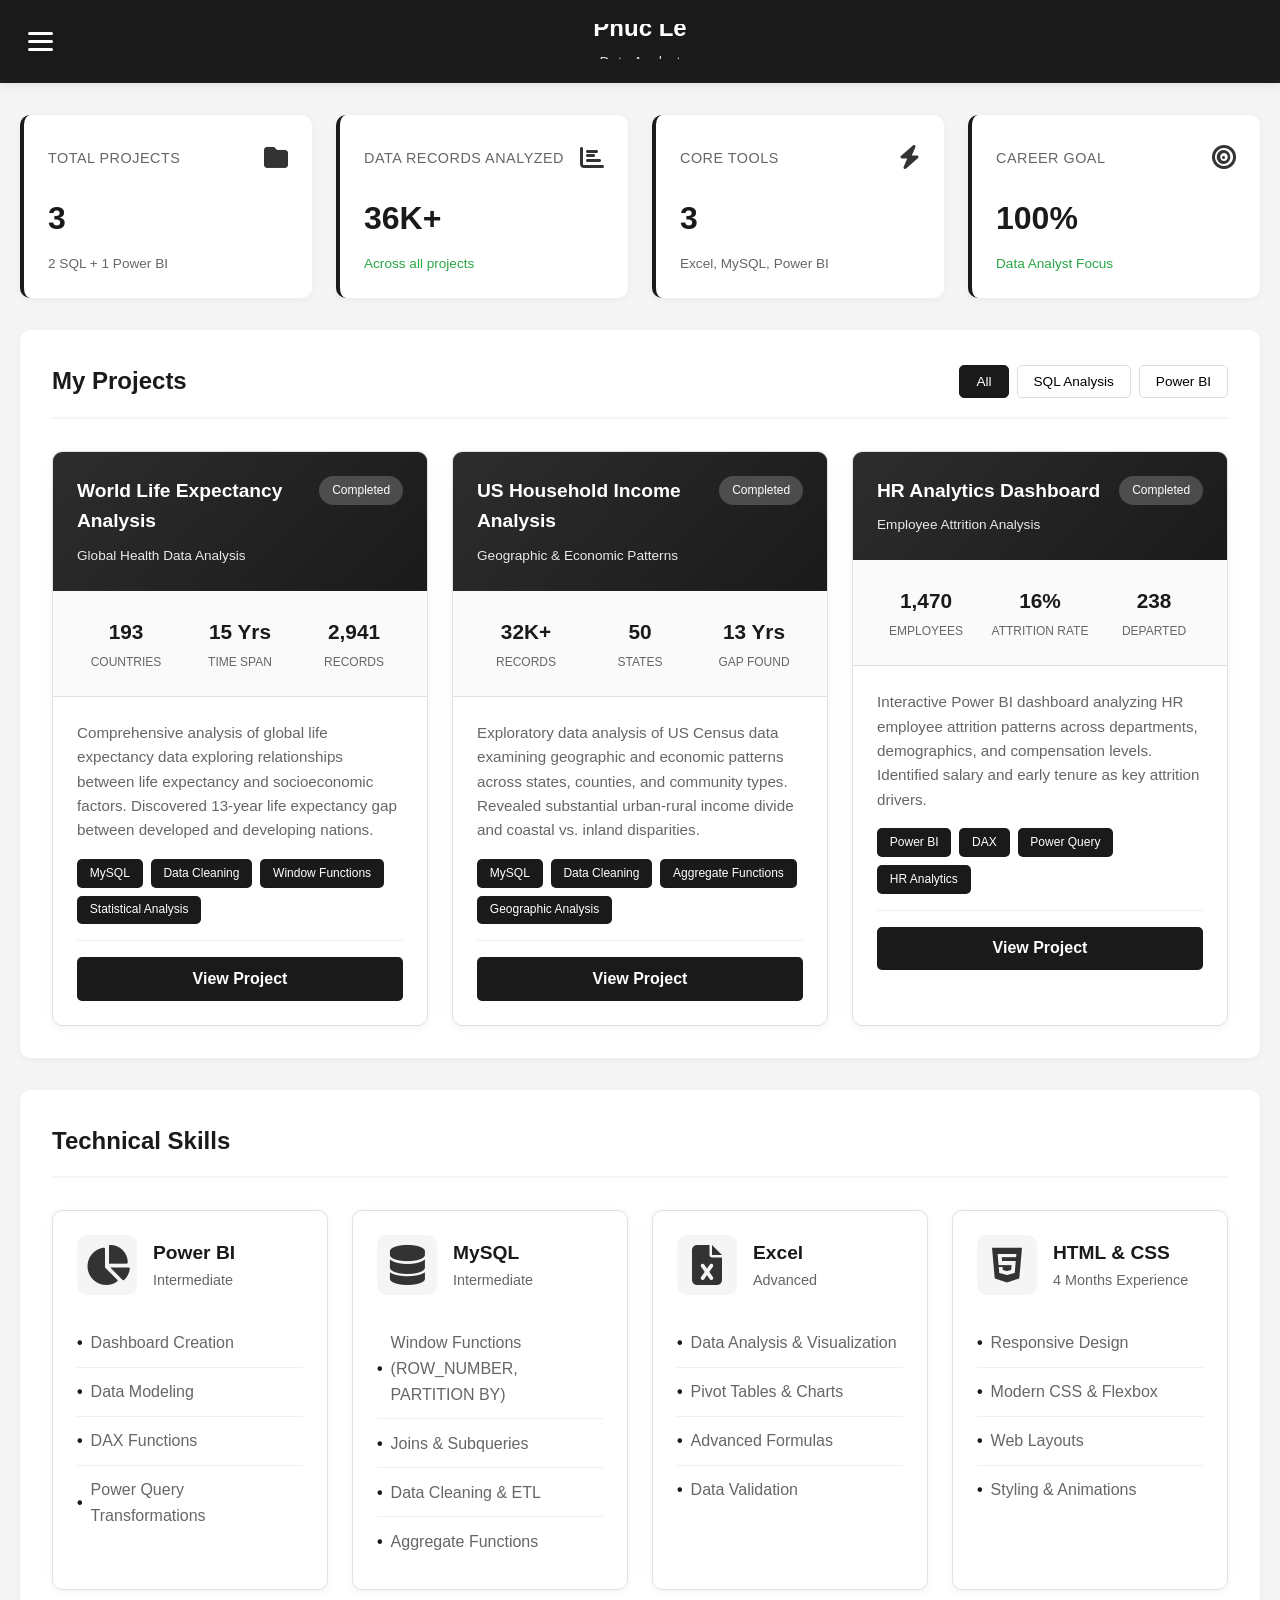
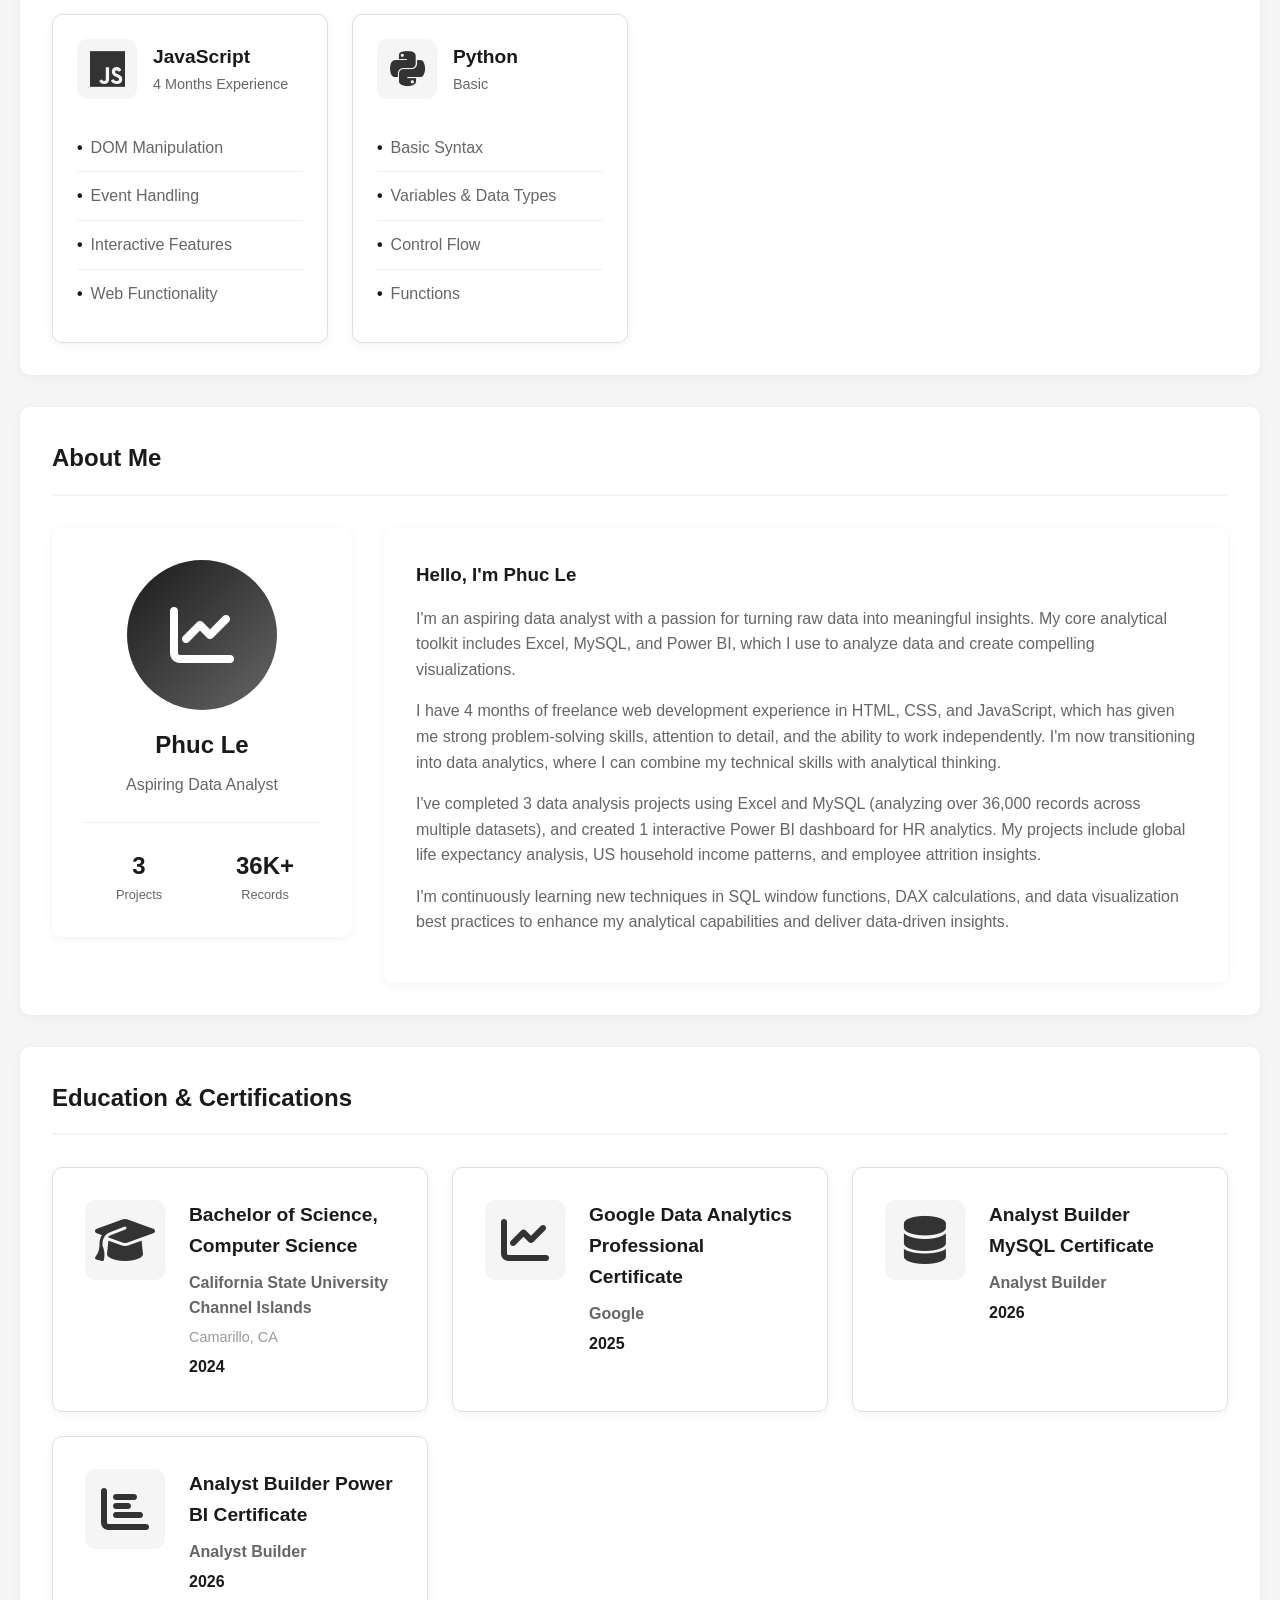
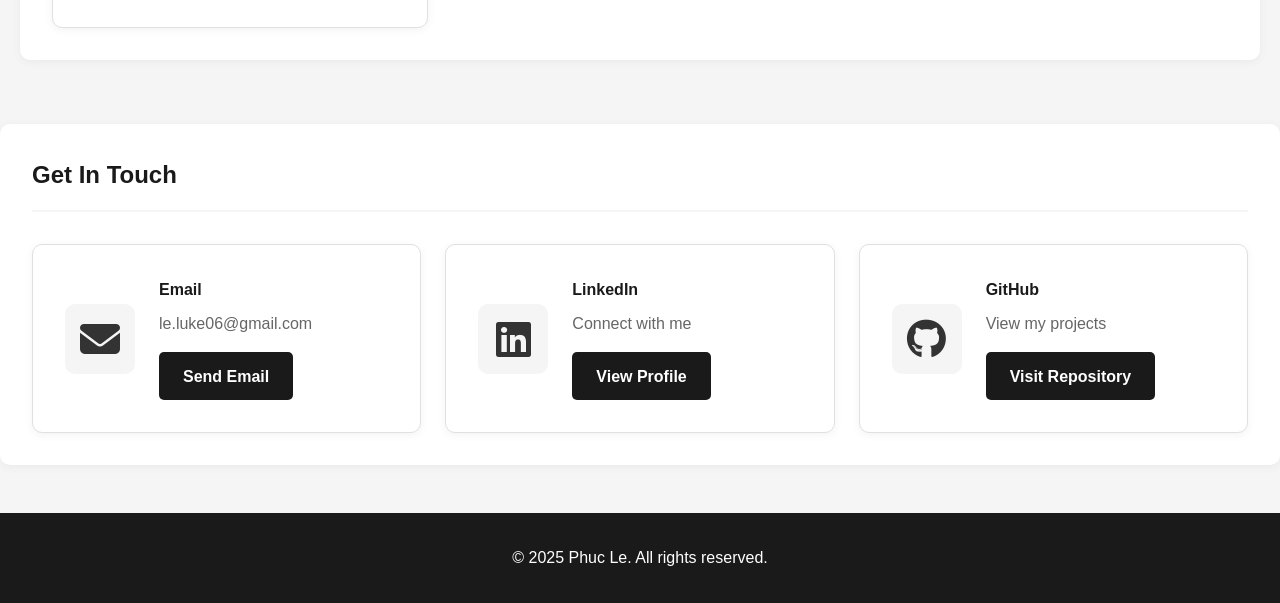
==== index.html @ 44db1e0f "Fix mobile overflow and email display" ====
<!DOCTYPE html>
<html lang="en">
<head>
    <meta charset="UTF-8">
    <meta name="viewport" content="width=device-width, initial-scale=1.0">
    <title>Phuc Le - Data Analyst Portfolio</title>
    <link rel="stylesheet" href="https://cdnjs.cloudflare.com/ajax/libs/font-awesome/6.4.0/css/all.min.css">
    <link rel="stylesheet" href="styles.css">
</head>
<body>
    <!-- Dashboard Header -->
    <header>
        <div class="container">
            <div class="header-content">
                <!-- Hamburger Menu (Always Visible) -->
                <button class="hamburger-menu" id="hamburgerMenu">
                    <span></span>
                    <span></span>
                    <span></span>
                </button>

                <!-- Centered Logo -->
                <a href="#overview" class="logo-center">
                    <div class="logo-name">Phuc Le</div>
                    <div class="logo-role">Data Analyst</div>
                </a>

                <!-- Spacer for balance -->
                <div class="header-spacer"></div>
            </div>
        </div>

        <!-- Slide-out Navigation Menu -->
        <nav class="slide-menu" id="slideMenu">
            <div class="slide-menu-header">
                <h3>Navigation</h3>
                <button class="menu-close" id="menuClose">&times;</button>
            </div>
            <ul class="slide-menu-links">
                <li><a href="#overview"><i class="fas fa-chart-line"></i> Overview</a></li>
                <li><a href="#projects"><i class="fas fa-briefcase"></i> Projects</a></li>
                <li><a href="#skills"><i class="fas fa-tools"></i> Skills</a></li>
                <li><a href="#about"><i class="fas fa-user"></i> About</a></li>
                <li><a href="#education"><i class="fas fa-graduation-cap"></i> Education</a></li>
                <li><a href="#contact"><i class="fas fa-envelope"></i> Contact</a></li>
            </ul>
        </nav>

        <!-- Overlay -->
        <div class="menu-overlay" id="menuOverlay"></div>
    </header>

    <div class="container">
        <!-- Main Dashboard Content -->
        <main class="main-content">
            <!-- KPI Overview Section -->
                <section id="overview">
                    <div class="kpi-section">
                        <div class="kpi-card">
                            <div class="kpi-header">
                                <span class="kpi-title">Total Projects</span>
                                <span class="kpi-icon"><i class="fas fa-folder"></i></span>
                            </div>
                            <div class="kpi-value">3</div>
                            <div class="kpi-change">2 SQL + 1 Power BI</div>
                        </div>

                        <div class="kpi-card">
                            <div class="kpi-header">
                                <span class="kpi-title">Data Records Analyzed</span>
                                <span class="kpi-icon"><i class="fas fa-chart-bar"></i></span>
                            </div>
                            <div class="kpi-value">36K+</div>
                            <div class="kpi-change positive">Across all projects</div>
                        </div>

                        <div class="kpi-card">
                            <div class="kpi-header">
                                <span class="kpi-title">Core Tools</span>
                                <span class="kpi-icon"><i class="fas fa-bolt"></i></span>
                            </div>
                            <div class="kpi-value">3</div>
                            <div class="kpi-change">Excel, MySQL, Power BI</div>
                        </div>

                        <div class="kpi-card">
                            <div class="kpi-header">
                                <span class="kpi-title">Career Goal</span>
                                <span class="kpi-icon"><i class="fas fa-bullseye"></i></span>
                            </div>
                            <div class="kpi-value">100%</div>
                            <div class="kpi-change positive">Data Analyst Focus</div>
                        </div>
                    </div>
                </section>

                <!-- Projects Dashboard Section -->
                <section id="projects" class="dashboard-section">
                    <div class="section-header">
                        <h2 class="section-title">My Projects</h2>
                        <div class="filter-buttons">
                            <button class="filter-btn active" data-filter="all">All</button>
                            <button class="filter-btn" data-filter="sql">SQL Analysis</button>
                            <button class="filter-btn" data-filter="powerbi">Power BI</button>
                        </div>
                    </div>

                    <div class="projects-grid">
                        <!-- World Life Expectancy Project -->
                        <div class="project-widget" data-category="sql">
                            <div class="project-header">
                                <div>
                                    <h3>World Life Expectancy Analysis</h3>
                                    <p class="project-subtitle">Global Health Data Analysis</p>
                                </div>
                                <span class="project-status">Completed</span>
                            </div>
                            <div class="project-metrics">
                                <div class="metrics-row">
                                    <div class="metric">
                                        <div class="metric-value">193</div>
                                        <div class="metric-label">Countries</div>
                                    </div>
                                    <div class="metric">
                                        <div class="metric-value">15 Yrs</div>
                                        <div class="metric-label">Time Span</div>
                                    </div>
                                    <div class="metric">
                                        <div class="metric-value">2,941</div>
                                        <div class="metric-label">Records</div>
                                    </div>
                                </div>
                            </div>
                            <div class="project-body">
                                <p class="project-description">Comprehensive analysis of global life expectancy data exploring relationships between life expectancy and socioeconomic factors. Discovered 13-year life expectancy gap between developed and developing nations.</p>
                                <div class="tech-stack">
                                    <span class="tech-badge">MySQL</span>
                                    <span class="tech-badge">Data Cleaning</span>
                                    <span class="tech-badge">Window Functions</span>
                                    <span class="tech-badge">Statistical Analysis</span>
                                </div>
                                <div class="project-actions">
                                    <button class="view-details-btn primary-btn" data-project="world-life-expectancy">View Project</button>
                                </div>
                            </div>
                        </div>

                        <!-- US Household Income Analysis -->
                        <div class="project-widget" data-category="sql">
                            <div class="project-header">
                                <div>
                                    <h3>US Household Income Analysis</h3>
                                    <p class="project-subtitle">Geographic & Economic Patterns</p>
                                </div>
                                <span class="project-status">Completed</span>
                            </div>
                            <div class="project-metrics">
                                <div class="metrics-row">
                                    <div class="metric">
                                        <div class="metric-value">32K+</div>
                                        <div class="metric-label">Records</div>
                                    </div>
                                    <div class="metric">
                                        <div class="metric-value">50</div>
                                        <div class="metric-label">States</div>
                                    </div>
                                    <div class="metric">
                                        <div class="metric-value">13 Yrs</div>
                                        <div class="metric-label">Gap Found</div>
                                    </div>
                                </div>
                            </div>
                            <div class="project-body">
                                <p class="project-description">Exploratory data analysis of US Census data examining geographic and economic patterns across states, counties, and community types. Revealed substantial urban-rural income divide and coastal vs. inland disparities.</p>
                                <div class="tech-stack">
                                    <span class="tech-badge">MySQL</span>
                                    <span class="tech-badge">Data Cleaning</span>
                                    <span class="tech-badge">Aggregate Functions</span>
                                    <span class="tech-badge">Geographic Analysis</span>
                                </div>
                                <div class="project-actions">
                                    <button class="view-details-btn primary-btn" data-project="us-household-income">View Project</button>
                                </div>
                            </div>
                        </div>

                        <!-- HR Analytics Dashboard -->
                        <div class="project-widget" data-category="powerbi">
                            <div class="project-header">
                                <div>
                                    <h3>HR Analytics Dashboard</h3>
                                    <p class="project-subtitle">Employee Attrition Analysis</p>
                                </div>
                                <span class="project-status">Completed</span>
                            </div>
                            <div class="project-metrics">
                                <div class="metrics-row">
                                    <div class="metric">
                                        <div class="metric-value">1,470</div>
                                        <div class="metric-label">Employees</div>
                                    </div>
                                    <div class="metric">
                                        <div class="metric-value">16%</div>
                                        <div class="metric-label">Attrition Rate</div>
                                    </div>
                                    <div class="metric">
                                        <div class="metric-value">238</div>
                                        <div class="metric-label">Departed</div>
                                    </div>
                                </div>
                            </div>
                            <div class="project-body">
                                <p class="project-description">Interactive Power BI dashboard analyzing HR employee attrition patterns across departments, demographics, and compensation levels. Identified salary and early tenure as key attrition drivers.</p>
                                <div class="tech-stack">
                                    <span class="tech-badge">Power BI</span>
                                    <span class="tech-badge">DAX</span>
                                    <span class="tech-badge">Power Query</span>
                                    <span class="tech-badge">HR Analytics</span>
                                </div>
                                <div class="project-actions">
                                    <button class="view-details-btn primary-btn" data-project="hr-analytics">View Project</button>
                                </div>
                            </div>
                        </div>
                    </div>
                </section>

                <!-- Skills Dashboard Section -->
                <section id="skills" class="dashboard-section">
                    <div class="section-header">
                        <h2 class="section-title">Technical Skills</h2>
                    </div>

                    <div class="skills-dashboard">
                        <!-- Data Analytics Skills -->
                        <div class="skill-widget">
                            <div class="skill-widget-header">
                                <div class="skill-icon-large"><i class="fas fa-chart-pie"></i></div>
                                <div>
                                    <h3>Power BI</h3>
                                    <p class="skill-level">Intermediate</p>
                                </div>
                            </div>
                            <ul class="skill-items">
                                <li>Dashboard Creation</li>
                                <li>Data Modeling</li>
                                <li>DAX Functions</li>
                                <li>Power Query Transformations</li>
                            </ul>
                        </div>

                        <div class="skill-widget">
                            <div class="skill-widget-header">
                                <div class="skill-icon-large"><i class="fas fa-database"></i></div>
                                <div>
                                    <h3>MySQL</h3>
                                    <p class="skill-level">Intermediate</p>
                                </div>
                            </div>
                            <ul class="skill-items">
                                <li>Window Functions (ROW_NUMBER, PARTITION BY)</li>
                                <li>Joins & Subqueries</li>
                                <li>Data Cleaning & ETL</li>
                                <li>Aggregate Functions</li>
                            </ul>
                        </div>

                        <div class="skill-widget">
                            <div class="skill-widget-header">
                                <div class="skill-icon-large"><i class="fas fa-file-excel"></i></div>
                                <div>
                                    <h3>Excel</h3>
                                    <p class="skill-level">Advanced</p>
                                </div>
                            </div>
                            <ul class="skill-items">
                                <li>Data Analysis & Visualization</li>
                                <li>Pivot Tables & Charts</li>
                                <li>Advanced Formulas</li>
                                <li>Data Validation</li>
                            </ul>
                        </div>

                        <!-- Web Development Skills -->
                        <div class="skill-widget">
                            <div class="skill-widget-header">
                                <div class="skill-icon-large"><i class="fab fa-html5"></i></div>
                                <div>
                                    <h3>HTML & CSS</h3>
                                    <p class="skill-level">4 Months Experience</p>
                                </div>
                            </div>
                            <ul class="skill-items">
                                <li>Responsive Design</li>
                                <li>Modern CSS & Flexbox</li>
                                <li>Web Layouts</li>
                                <li>Styling & Animations</li>
                            </ul>
                        </div>

                        <div class="skill-widget">
                            <div class="skill-widget-header">
                                <div class="skill-icon-large"><i class="fab fa-js"></i></div>
                                <div>
                                    <h3>JavaScript</h3>
                                    <p class="skill-level">4 Months Experience</p>
                                </div>
                            </div>
                            <ul class="skill-items">
                                <li>DOM Manipulation</li>
                                <li>Event Handling</li>
                                <li>Interactive Features</li>
                                <li>Web Functionality</li>
                            </ul>
                        </div>

                        <div class="skill-widget">
                            <div class="skill-widget-header">
                                <div class="skill-icon-large"><i class="fab fa-python"></i></div>
                                <div>
                                    <h3>Python</h3>
                                    <p class="skill-level">Basic</p>
                                </div>
                            </div>
                            <ul class="skill-items">
                                <li>Basic Syntax</li>
                                <li>Variables & Data Types</li>
                                <li>Control Flow</li>
                                <li>Functions</li>
                            </ul>
                        </div>
                    </div>
                </section>

                <!-- About Dashboard Section -->
                <section id="about" class="dashboard-section">
                    <div class="section-header">
                        <h2 class="section-title">About Me</h2>
                    </div>

                    <div class="about-dashboard">
                        <div class="profile-card">
                            <div class="profile-avatar"><i class="fas fa-chart-line"></i></div>
                            <div class="profile-name">Phuc Le</div>
                            <div class="profile-role">Aspiring Data Analyst</div>
                            <div class="profile-stats">
                                <div class="stat-item">
                                    <div class="stat-value">3</div>
                                    <div class="stat-label">Projects</div>
                                </div>
                                <div class="stat-item">
                                    <div class="stat-value">36K+</div>
                                    <div class="stat-label">Records</div>
                                </div>
                            </div>
                        </div>

                        <div class="about-content-card">
                            <h3>Hello, I'm Phuc Le</h3>
                            <p>I'm an aspiring data analyst with a passion for turning raw data into meaningful insights. My core analytical toolkit includes Excel, MySQL, and Power BI, which I use to analyze data and create compelling visualizations.</p>
                            <p>I have 4 months of freelance web development experience in HTML, CSS, and JavaScript, which has given me strong problem-solving skills, attention to detail, and the ability to work independently. I'm now transitioning into data analytics, where I can combine my technical skills with analytical thinking.</p>
                            <p>I've completed 3 data analysis projects using Excel and MySQL (analyzing over 36,000 records across multiple datasets), and created 1 interactive Power BI dashboard for HR analytics. My projects include global life expectancy analysis, US household income patterns, and employee attrition insights.</p>
                            <p>I'm continuously learning new techniques in SQL window functions, DAX calculations, and data visualization best practices to enhance my analytical capabilities and deliver data-driven insights.</p>
                        </div>
                    </div>
                </section>

                <!-- Education & Certifications Section -->
                <section id="education" class="dashboard-section">
                    <div class="section-header">
                        <h2 class="section-title">Education & Certifications</h2>
                    </div>

                    <div class="education-grid">
                        <div class="education-card">
                            <div class="education-icon"><i class="fas fa-graduation-cap"></i></div>
                            <div class="education-content">
                                <h3>Bachelor of Science, Computer Science</h3>
                                <p class="education-institution">California State University Channel Islands</p>
                                <p class="education-location">Camarillo, CA</p>
                                <p class="education-year">2024</p>
                            </div>
                        </div>

                        <div class="education-card">
                            <div class="education-icon"><i class="fas fa-chart-line"></i></div>
                            <div class="education-content">
                                <h3>Google Data Analytics Professional Certificate</h3>
                                <p class="education-institution">Google</p>
                                <p class="education-year">2025</p>
                            </div>
                        </div>

                        <div class="education-card">
                            <div class="education-icon"><i class="fas fa-database"></i></div>
                            <div class="education-content">
                                <h3>Analyst Builder MySQL Certificate</h3>
                                <p class="education-institution">Analyst Builder</p>
                                <p class="education-year">2026</p>
                            </div>
                        </div>

                        <div class="education-card">
                            <div class="education-icon"><i class="fas fa-chart-bar"></i></div>
                            <div class="education-content">
                                <h3>Analyst Builder Power BI Certificate</h3>
                                <p class="education-institution">Analyst Builder</p>
                                <p class="education-year">2026</p>
                            </div>
                        </div>
                    </div>
                    </div>
                </section>

                <!-- Contact Dashboard Section -->
                <section id="contact" class="dashboard-section">
                    <div class="section-header">
                        <h2 class="section-title">Get In Touch</h2>
                    </div>

                    <div class="contact-grid">
                        <div class="contact-card">
                            <div class="contact-icon"><i class="fas fa-envelope"></i></div>
                            <div class="contact-info">
                                <h4>Email</h4>
                                <p>le.luke06@gmail.com</p>
                                <a href="mailto:le.luke06@gmail.com" class="contact-button">Send Email</a>
                            </div>
                        </div>

                        <div class="contact-card">
                            <div class="contact-icon"><i class="fab fa-linkedin"></i></div>
                            <div class="contact-info">
                                <h4>LinkedIn</h4>
                                <p>Connect with me</p>
                                <a href="https://www.linkedin.com/in/phuc-le-6145aa375/" class="contact-button" target="_blank">View Profile</a>
                            </div>
                        </div>

                        <div class="contact-card">
                            <div class="contact-icon"><i class="fab fa-github"></i></div>
                            <div class="contact-info">
                                <h4>GitHub</h4>
                                <p>View my projects</p>
                                <a href="https://github.com/lukele1/Data--Analytics-Portfolio" class="contact-button" target="_blank">Visit Repository</a>
                            </div>
                        </div>
                    </div>
                </section>
            </main>
    </div>

    <!-- Project Modal -->
    <div id="projectModal" class="project-modal">
        <div class="modal-content">
            <span class="modal-close" id="modalClose">&times;</span>
            <div class="modal-header">
                <h2 id="modalTitle"></h2>
                <p id="modalSubtitle"></p>
            </div>
            <div class="modal-body" id="modalBody">
                <!-- Content will be populated by JavaScript -->
            </div>
        </div>
    </div>

    <!-- Footer -->
    <footer>
        <div class="container">
            <p>&copy; 2025 Phuc Le. All rights reserved.</p>
        </div>
    </footer>

    <script src="script.js"></script>
</body>
</html>
---- styles.css ----
* {
    margin: 0;
    padding: 0;
    box-sizing: border-box;
}

body {
    font-family: 'Segoe UI', Tahoma, Geneva, Verdana, sans-serif;
    line-height: 1.6;
    color: #333;
    background: #f5f5f5;
    min-height: 100vh;
}

.container {
    max-width: 1400px;
    margin: 0 auto;
    padding: 0 20px;
}

/* Main Dashboard Content */
.main-content {
    padding-bottom: 2rem;
    padding-top: 2rem;
    max-width: 1200px;
    margin: 0 auto;
}

/* Dashboard Header */
header {
    background: #1a1a1a;
    color: white;
    padding: 1.5rem 0;
    box-shadow: 0 2px 10px rgba(0, 0, 0, 0.1);
    position: sticky;
    top: 0;
    z-index: 100;
    overflow: hidden;
}

.header-content {
    display: flex;
    justify-content: space-between;
    align-items: center;
    position: relative;
    overflow: hidden;
}

/* Hamburger Menu Button */
.hamburger-menu {
    background: none;
    border: none;
    cursor: pointer;
    padding: 0.5rem;
    display: flex;
    flex-direction: column;
    gap: 5px;
    z-index: 1001;
}

.hamburger-menu span {
    display: block;
    width: 25px;
    height: 3px;
    background: white;
    transition: all 0.3s ease;
    border-radius: 2px;
}

.hamburger-menu:hover span {
    background: #ddd;
}

.hamburger-menu.active span:nth-child(1) {
    transform: rotate(45deg) translate(8px, 8px);
}

.hamburger-menu.active span:nth-child(2) {
    opacity: 0;
}

.hamburger-menu.active span:nth-child(3) {
    transform: rotate(-45deg) translate(8px, -8px);
}

/* Centered Logo */
.logo-center {
    text-decoration: none;
    color: white;
    text-align: center;
    position: absolute;
    left: 50%;
    transform: translateX(-50%);
}

.logo-name {
    font-size: 1.5rem;
    font-weight: bold;
    margin-bottom: 0.2rem;
}

.logo-role {
    font-size: 0.9rem;
    color: #ddd;
    font-weight: 400;
}

.logo-center:hover .logo-name {
    color: #ddd;
}

/* Header Spacer */
.header-spacer {
    width: 40px; /* Same width as hamburger for balance */
}

/* Slide-out Menu */
.slide-menu {
    position: fixed;
    top: 0;
    left: -300px;
    width: 300px;
    height: 100vh;
    background: #1a1a1a;
    transition: left 0.3s ease;
    z-index: 1002;
    overflow-y: auto;
}

.slide-menu.active {
    left: 0;
}

.slide-menu-header {
    display: flex;
    justify-content: space-between;
    align-items: center;
    padding: 2rem 1.5rem 1rem 1.5rem;
    border-bottom: 1px solid rgba(255, 255, 255, 0.1);
}

.slide-menu-header h3 {
    color: white;
    font-size: 1.2rem;
    margin: 0;
}

.menu-close {
    background: none;
    border: none;
    color: white;
    font-size: 2rem;
    cursor: pointer;
    padding: 0;
    width: 40px;
    height: 40px;
    display: flex;
    align-items: center;
    justify-content: center;
    transition: all 0.3s ease;
}

.menu-close:hover {
    color: #ddd;
    transform: rotate(90deg);
}

.slide-menu-links {
    list-style: none;
    padding: 1rem 0;
}

.slide-menu-links li {
    margin: 0;
}

.slide-menu-links a {
    display: flex;
    align-items: center;
    gap: 1rem;
    padding: 1rem 1.5rem;
    color: #ddd;
    text-decoration: none;
    transition: all 0.3s ease;
    border-left: 3px solid transparent;
}

.slide-menu-links a:hover {
    background: rgba(255, 255, 255, 0.1);
    color: white;
    border-left-color: white;
}

.slide-menu-links a i {
    width: 20px;
    text-align: center;
    font-size: 1.1rem;
}

/* Menu Overlay */
.menu-overlay {
    position: fixed;
    top: 0;
    left: 0;
    width: 100%;
    height: 100%;
    background: rgba(0, 0, 0, 0.5);
    opacity: 0;
    visibility: hidden;
    transition: all 0.3s ease;
    z-index: 1001;
}

.menu-overlay.active {
    opacity: 1;
    visibility: visible;
}

/* Main Dashboard Content */
.main-content {
    padding-bottom: 2rem;
    padding-top: 2rem;
    max-width: 1400px;
    margin: 0 auto;
}

/* KPI Cards Section */
.kpi-section {
    display: grid;
    grid-template-columns: repeat(auto-fit, minmax(250px, 1fr));
    gap: 1.5rem;
    margin-bottom: 2rem;
}

.kpi-card {
    background: white;
    padding: 1.5rem;
    border-radius: 10px;
    box-shadow: 0 2px 10px rgba(0, 0, 0, 0.05);
    border-left: 4px solid #1a1a1a;
    transition: transform 0.3s ease;
}

.kpi-card:hover {
    transform: translateY(-5px);
    box-shadow: 0 5px 20px rgba(0, 0, 0, 0.1);
}

.kpi-header {
    display: flex;
    justify-content: space-between;
    align-items: center;
    margin-bottom: 1rem;
}

.kpi-title {
    font-size: 0.9rem;
    color: #666;
    text-transform: uppercase;
    letter-spacing: 0.5px;
}

.kpi-icon {
    font-size: 1.5rem;
}

.kpi-value {
    font-size: 2rem;
    font-weight: bold;
    color: #1a1a1a;
    margin-bottom: 0.5rem;
}

.kpi-change {
    font-size: 0.85rem;
    color: #666;
}

.kpi-change.positive {
    color: #28a745;
}

.kpi-change.negative {
    color: #dc3545;
}

/* Dashboard Section */
.dashboard-section {
    background: white;
    padding: 2rem;
    border-radius: 10px;
    box-shadow: 0 2px 10px rgba(0, 0, 0, 0.05);
    margin-bottom: 2rem;
}

.section-header {
    display: flex;
    justify-content: space-between;
    align-items: center;
    margin-bottom: 2rem;
    padding-bottom: 1rem;
    border-bottom: 2px solid #f5f5f5;
    flex-wrap: wrap;
    gap: 1rem;
}

.section-title {
    font-size: 1.5rem;
    color: #1a1a1a;
    font-weight: 600;
}

.filter-buttons {
    display: flex;
    gap: 0.5rem;
    flex-wrap: wrap;
}

.filter-btn {
    padding: 0.5rem 1rem;
    border: 1px solid #ddd;
    background: white;
    border-radius: 5px;
    cursor: pointer;
    transition: all 0.3s ease;
    font-size: 0.85rem;
}

.filter-btn:hover {
    background: #f5f5f5;
}

.filter-btn.active {
    background: #1a1a1a;
    color: white;
    border-color: #1a1a1a;
}

/* Project Cards as Dashboard Widgets */
.projects-grid {
    display: grid;
    grid-template-columns: repeat(auto-fit, minmax(300px, 1fr));
    gap: 1.5rem;
}

.project-widget {
    background: white;
    border-radius: 10px;
    overflow: hidden;
    box-shadow: 0 2px 10px rgba(0, 0, 0, 0.05);
    border: 1px solid #e0e0e0;
    transition: all 0.3s ease;
}

.project-widget:hover {
    box-shadow: 0 5px 20px rgba(0, 0, 0, 0.1);
    transform: translateY(-3px);
}

.project-header {
    background: linear-gradient(135deg, #2d2d2d, #1a1a1a);
    color: white;
    padding: 1.5rem;
    display: flex;
    justify-content: space-between;
    align-items: flex-start;
    gap: 1rem;
}

.project-header h3 {
    font-size: 1.2rem;
    margin-bottom: 0.5rem;
}

.project-subtitle {
    font-size: 0.85rem;
    opacity: 0.9;
}

.project-status {
    background: rgba(255, 255, 255, 0.2);
    padding: 0.3rem 0.8rem;
    border-radius: 20px;
    font-size: 0.75rem;
    white-space: nowrap;
}

.project-metrics {
    padding: 1.5rem;
    background: #fafafa;
    border-bottom: 1px solid #e0e0e0;
}

.metrics-row {
    display: grid;
    grid-template-columns: repeat(3, 1fr);
    gap: 1rem;
}

.metric {
    text-align: center;
}

.metric-value {
    font-size: 1.3rem;
    font-weight: bold;
    color: #1a1a1a;
    margin-bottom: 0.3rem;
}

.metric-label {
    font-size: 0.75rem;
    color: #666;
    text-transform: uppercase;
}

.project-body {
    padding: 1.5rem;
}

.project-description {
    color: #666;
    margin-bottom: 1rem;
    font-size: 0.95rem;
}

.tech-stack {
    display: flex;
    flex-wrap: wrap;
    gap: 0.5rem;
    margin: 1rem 0;
}

.tech-badge {
    background: #1a1a1a;
    color: white;
    padding: 0.3rem 0.8rem;
    border-radius: 5px;
    font-size: 0.75rem;
    font-weight: 500;
}

.project-actions {
    display: flex;
    gap: 1rem;
    margin-top: 1rem;
    padding-top: 1rem;
    border-top: 1px solid #f0f0f0;
}

.action-btn {
    flex: 1;
    padding: 0.7rem;
    border: 2px solid #1a1a1a;
    background: white;
    color: #1a1a1a;
    border-radius: 5px;
    cursor: pointer;
    font-weight: 600;
    transition: all 0.3s ease;
    text-decoration: none;
    text-align: center;
    font-size: 0.9rem;
}

.action-btn:hover {
    background: #1a1a1a;
    color: white;
}

.action-btn.primary {
    background: #1a1a1a;
    color: white;
}

.action-btn.primary:hover {
    background: #333;
}

/* Skills Dashboard */
.skills-dashboard {
    display: grid;
    grid-template-columns: repeat(auto-fit, minmax(250px, 1fr));
    gap: 1.5rem;
}

.skill-widget {
    background: white;
    padding: 1.5rem;
    border-radius: 10px;
    box-shadow: 0 2px 10px rgba(0, 0, 0, 0.05);
    border: 1px solid #e0e0e0;
}

.skill-widget-header {
    display: flex;
    align-items: center;
    gap: 1rem;
    margin-bottom: 1.5rem;
}

.skill-icon-large {
    font-size: 2.5rem;
    width: 60px;
    height: 60px;
    display: flex;
    align-items: center;
    justify-content: center;
    background: #f5f5f5;
    border-radius: 10px;
    flex-shrink: 0;
}

.skill-widget h3 {
    font-size: 1.2rem;
    color: #1a1a1a;
}

.skill-level {
    color: #666;
    font-size: 0.9rem;
}

.skill-items {
    list-style: none;
}

.skill-items li {
    padding: 0.7rem 0;
    border-bottom: 1px solid #f0f0f0;
    color: #666;
    display: flex;
    align-items: center;
    gap: 0.5rem;
}

.skill-items li:last-child {
    border-bottom: none;
}

.skill-items li::before {
    content: "•";
    color: #1a1a1a;
    font-weight: bold;
}

/* About Dashboard Card */
.about-dashboard {
    display: grid;
    grid-template-columns: 300px 1fr;
    gap: 2rem;
    align-items: start;
}

.profile-card {
    background: white;
    padding: 2rem;
    border-radius: 10px;
    box-shadow: 0 2px 10px rgba(0, 0, 0, 0.05);
    text-align: center;
}

.profile-avatar {
    width: 150px;
    height: 150px;
    margin: 0 auto 1rem;
    background: linear-gradient(135deg, #1a1a1a, #666666);
    border-radius: 50%;
    display: flex;
    align-items: center;
    justify-content: center;
    font-size: 4rem;
    color: white;
}

.profile-name {
    font-size: 1.5rem;
    font-weight: bold;
    color: #1a1a1a;
    margin-bottom: 0.5rem;
}

.profile-role {
    color: #666;
    margin-bottom: 1.5rem;
}

.profile-stats {
    display: grid;
    grid-template-columns: repeat(2, 1fr);
    gap: 1rem;
    margin-top: 1.5rem;
    padding-top: 1.5rem;
    border-top: 1px solid #f0f0f0;
}

.stat-item {
    text-align: center;
}

.stat-value {
    font-size: 1.5rem;
    font-weight: bold;
    color: #1a1a1a;
}

.stat-label {
    font-size: 0.8rem;
    color: #666;
}

.about-content-card {
    background: white;
    padding: 2rem;
    border-radius: 10px;
    box-shadow: 0 2px 10px rgba(0, 0, 0, 0.05);
}

.about-content-card h3 {
    margin-bottom: 1rem;
    color: #1a1a1a;
}

.about-content-card p {
    color: #666;
    margin-bottom: 1rem;
}

/* Education & Certifications Section */
.education-grid {
    display: grid;
    grid-template-columns: repeat(auto-fit, minmax(300px, 1fr));
    gap: 1.5rem;
}

.education-card {
    background: white;
    padding: 2rem;
    border-radius: 10px;
    box-shadow: 0 2px 10px rgba(0, 0, 0, 0.05);
    border: 1px solid #e0e0e0;
    display: flex;
    gap: 1.5rem;
    transition: all 0.3s ease;
}

.education-card:hover {
    transform: translateY(-3px);
    box-shadow: 0 5px 20px rgba(0, 0, 0, 0.1);
}

.education-icon {
    font-size: 3rem;
    width: 80px;
    height: 80px;
    display: flex;
    align-items: center;
    justify-content: center;
    background: #f5f5f5;
    border-radius: 10px;
    flex-shrink: 0;
}

.education-content h3 {
    color: #1a1a1a;
    font-size: 1.2rem;
    margin-bottom: 0.5rem;
}

.education-institution {
    color: #666;
    font-weight: 600;
    margin-bottom: 0.3rem;
}

.education-location {
    color: #999;
    font-size: 0.9rem;
    margin-bottom: 0.3rem;
}

.education-year {
    color: #1a1a1a;
    font-weight: bold;
    font-size: 1rem;
}

/* Contact Dashboard */
.contact-grid {
    display: grid;
    grid-template-columns: repeat(auto-fit, minmax(280px, 1fr));
    gap: 1.5rem;
}

.contact-card {
    background: white;
    padding: 2rem;
    border-radius: 10px;
    box-shadow: 0 2px 10px rgba(0, 0, 0, 0.05);
    display: flex;
    align-items: center;
    gap: 1.5rem;
    border: 1px solid #e0e0e0;
    transition: all 0.3s ease;
}

.contact-card:hover {
    transform: translateY(-3px);
    box-shadow: 0 5px 20px rgba(0, 0, 0, 0.1);
}

.contact-icon {
    font-size: 2.5rem;
    width: 70px;
    height: 70px;
    display: flex;
    align-items: center;
    justify-content: center;
    background: #f5f5f5;
    border-radius: 10px;
    flex-shrink: 0;
}

.contact-info h4 {
    color: #1a1a1a;
    margin-bottom: 0.5rem;
}

.contact-info p {
    color: #666;
    word-break: break-word;
}

.contact-info a {
    color: #1a1a1a;
    text-decoration: none;
    transition: color 0.3s ease;
}

.contact-info a:hover {
    color: #666;
    text-decoration: underline;
}

.contact-button {
    display: inline-block;
    margin-top: 1rem;
    padding: 0.7rem 1.5rem;
    background: #1a1a1a;
    color: white !important;
    text-decoration: none !important;
    border-radius: 5px;
    font-weight: 600;
    transition: all 0.3s ease;
    text-align: center;
}

.contact-button:hover {
    background: #333;
    transform: translateY(-2px);
    box-shadow: 0 4px 12px rgba(0, 0, 0, 0.15);
    text-decoration: none !important;
}

/* Footer */
footer {
    background: #1a1a1a;
    color: white;
    text-align: center;
    padding: 2rem 0;
    margin-top: 3rem;
}

/* Resume Section */
.resume-grid {
    display: flex;
    justify-content: center;
    gap: 1.5rem;
}

.resume-card {
    display: flex;
    flex-direction: column;
    align-items: center;
    text-align: center;
    gap: 0.8rem;
    padding: 1.2rem;
    background: white;
    border-radius: 10px;
    box-shadow: 0 2px 10px rgba(0, 0, 0, 0.05);
    border: 1px solid #e0e0e0;
    max-width: 280px;
    width: 100%;
    transition: all 0.3s ease;
}

.resume-card:hover {
    transform: translateY(-3px);
    box-shadow: 0 5px 20px rgba(0, 0, 0, 0.1);
}

/* Font Awesome Icon Styling */
.slide-menu-links a i {
    width: 20px;
    text-align: center;
}

.skill-icon-large i,
.education-icon i,
.contact-icon i,
.profile-avatar i,
.resume-icon i {
    font-size: inherit;
}

.kpi-icon i {
    font-size: inherit;
}

.download-icon i {
    font-size: inherit;
}

.resume-icon {
    font-size: 2rem;
    width: 60px;
    height: 60px;
    display: flex;
    align-items: center;
    justify-content: center;
    background: #f5f5f5;
    border-radius: 10px;
    flex-shrink: 0;
}

.resume-content {
    flex: 1;
    text-align: center;
    width: 100%;
}

.resume-content h3 {
    color: #1a1a1a;
    margin-bottom: 0.3rem;
    font-size: 0.95rem;
    font-weight: 600;
}

.resume-content p {
    color: #666;
    margin-bottom: 0.6rem;
    font-size: 0.75rem;
    line-height: 1.3;
}

.resume-download-btn {
    display: inline-flex;
    align-items: center;
    justify-content: center;
    gap: 0.3rem;
    padding: 0.6rem 1rem;
    background: #1a1a1a;
    color: white;
    text-decoration: none;
    border-radius: 5px;
    font-weight: 600;
    font-size: 0.75rem;
    transition: all 0.3s ease;
    cursor: pointer;
    width: 100%;
}

.resume-download-btn:hover {
    background: #333;
    transform: translateY(-2px);
    box-shadow: 0 4px 12px rgba(0, 0, 0, 0.2);
}

.resume-download-btn.disabled {
    background: #999;
    cursor: not-allowed;
}

.resume-download-btn.disabled:hover {
    transform: none;
    box-shadow: none;
}

.download-icon {
    font-size: 1.2rem;
}

.resume-note {
    margin-top: 0.5rem;
    font-size: 0.85rem;
    color: #999;
    font-style: italic;
}

/* Project Modal */
.project-modal {
    display: none;
    position: fixed;
    z-index: 1000;
    left: 0;
    top: 0;
    width: 100%;
    height: 100%;
    background: rgba(0, 0, 0, 0.8);
    overflow-y: auto;
    animation: fadeIn 0.3s ease;
}

@keyframes fadeIn {
    from {
        opacity: 0;
    }
    to {
        opacity: 1;
    }
}

.project-modal.active {
    display: block;
}

.modal-content {
    background: white;
    margin: 3rem auto;
    max-width: 900px;
    border-radius: 10px;
    position: relative;
    animation: slideDown 0.3s ease;
}

@keyframes slideDown {
    from {
        transform: translateY(-50px);
        opacity: 0;
    }
    to {
        transform: translateY(0);
        opacity: 1;
    }
}

.modal-close {
    position: absolute;
    top: 1rem;
    right: 1rem;
    font-size: 2rem;
    color: white;
    cursor: pointer;
    width: 40px;
    height: 40px;
    display: flex;
    align-items: center;
    justify-content: center;
    background: rgba(0, 0, 0, 0.3);
    border-radius: 50%;
    transition: all 0.3s ease;
    z-index: 10;
}

.modal-close:hover {
    background: rgba(0, 0, 0, 0.5);
    transform: rotate(90deg);
}

.modal-header {
    background: linear-gradient(135deg, #2d2d2d, #1a1a1a);
    color: white;
    padding: 2rem;
    border-radius: 10px 10px 0 0;
}

.modal-header h2 {
    margin-bottom: 0.5rem;
    font-size: 2rem;
}

.modal-header p {
    opacity: 0.9;
    font-size: 1.1rem;
}

.modal-body {
    padding: 2rem;
    max-height: 70vh;
    overflow-y: auto;
}

.modal-section {
    margin-bottom: 2rem;
}

.modal-section h3 {
    color: #1a1a1a;
    margin-bottom: 1rem;
    font-size: 1.3rem;
    border-bottom: 2px solid #f0f0f0;
    padding-bottom: 0.5rem;
}

.modal-section p, .modal-section ul {
    color: #666;
    line-height: 1.8;
}

.modal-section ul {
    margin-left: 1.5rem;
}

.modal-section li {
    margin-bottom: 0.5rem;
}

.modal-metrics {
    display: grid;
    grid-template-columns: repeat(auto-fit, minmax(150px, 1fr));
    gap: 1rem;
    margin: 1.5rem 0;
}

.modal-metric {
    text-align: center;
    padding: 1rem;
    background: #f9f9f9;
    border-radius: 8px;
}

.modal-metric-value {
    font-size: 1.5rem;
    font-weight: bold;
    color: #1a1a1a;
}

.modal-metric-label {
    font-size: 0.85rem;
    color: #666;
    margin-top: 0.3rem;
}

.view-details-btn {
    padding: 0.8rem 1.5rem;
    background: #1a1a1a;
    color: white;
    border: none;
    border-radius: 5px;
    cursor: pointer;
    font-weight: 600;
    transition: all 0.3s ease;
    width: 100%;
    font-size: 1rem;
}

.view-details-btn:hover {
    background: #333;
    transform: translateY(-2px);
    box-shadow: 0 4px 12px rgba(0, 0, 0, 0.2);
}

.view-details-btn.primary-btn {
    background: #1a1a1a;
    color: white;
}

/* Skill Proficiency Bars */
.skill-progress {
    margin: 1.5rem 0;
}

.skill-progress-item {
    margin-bottom: 1.5rem;
}

.skill-progress-header {
    display: flex;
    justify-content: space-between;
    margin-bottom: 0.5rem;
}

.skill-progress-name {
    font-weight: 600;
    color: #1a1a1a;
}

.skill-progress-percent {
    color: #666;
    font-weight: 600;
}

.skill-progress-bar {
    height: 8px;
    background: #f0f0f0;
    border-radius: 10px;
    overflow: hidden;
}

.skill-progress-fill {
    height: 100%;
    background: linear-gradient(90deg, #1a1a1a, #4a4a4a);
    border-radius: 10px;
    transition: width 1s ease;
    width: 0;
}

.skill-progress-fill.animate {
    animation: fillBar 1s ease forwards;
}

/* Tablet Responsive (768px - 1024px) */
@media (max-width: 1024px) {
    .about-dashboard {
        grid-template-columns: 1fr;
    }

    .profile-card {
        position: relative;
    }

    .projects-grid {
        grid-template-columns: repeat(auto-fit, minmax(280px, 1fr));
    }

    .kpi-section {
        grid-template-columns: repeat(2, 1fr);
    }
}

/* Mobile Responsive (below 768px) */
@media (max-width: 768px) {
    * {
        max-width: 100%;
    }

    html, body {
        overflow-x: hidden;
        width: 100%;
        position: relative;
    }

    .container {
        padding: 0 10px;
        max-width: 100%;
        overflow-x: hidden;
        width: 100%;
    }

    .main-content {
        padding-top: 1rem;
        padding-bottom: 1rem;
        max-width: 100%;
        overflow-x: hidden;
    }

    .dashboard-section {
        padding: 1rem;
        max-width: 100%;
        overflow-x: hidden;
    }

    .logo-name {
        font-size: 1.1rem;
    }

    .logo-role {
        font-size: 0.75rem;
    }

    .kpi-section {
        grid-template-columns: repeat(2, 1fr);
        gap: 0.75rem;
    }

    .kpi-card {
        min-width: 0;
    }

    .section-header {
        flex-direction: column;
        align-items: flex-start;
    }

    .filter-buttons {
        width: 100%;
    }

    .filter-btn {
        flex: 1;
        min-width: 60px;
        text-align: center;
    }

    .projects-grid {
        grid-template-columns: 1fr;
    }

    .project-widget {
        min-width: 0;
    }

    .project-header {
        flex-direction: column;
        gap: 0.5rem;
    }

    .project-status {
        align-self: flex-start;
    }

    .skills-dashboard {
        grid-template-columns: repeat(2, 1fr);
        gap: 0.75rem;
    }

    .skill-widget {
        padding: 0.875rem;
        min-width: 0;
        overflow: hidden;
    }

    .skill-widget-header {
        flex-direction: column;
        align-items: center;
        text-align: center;
        gap: 0.5rem;
    }

    .skill-widget h3 {
        font-size: 0.95rem;
        word-break: break-word;
    }

    .skill-level {
        font-size: 0.75rem;
    }

    .skill-items {
        font-size: 0.8rem;
    }

    .skill-items li {
        padding: 0.5rem 0;
        word-break: break-word;
        overflow-wrap: break-word;
        hyphens: auto;
    }

    .about-dashboard {
        grid-template-columns: 1fr;
    }

    .contact-grid {
        grid-template-columns: 1fr;
        gap: 1rem;
    }

    .contact-card {
        flex-direction: row;
        text-align: left;
        min-width: 0;
    }

    .education-grid {
        grid-template-columns: repeat(2, 1fr);
        gap: 0.75rem;
    }

    .education-card {
        flex-direction: column;
        text-align: center;
        padding: 0.875rem;
        min-width: 0;
    }

    .education-icon {
        font-size: 2.5rem;
        width: 70px;
        height: 70px;
    }

    .education-content h3 {
        font-size: 0.95rem;
        word-break: break-word;
    }

    .container {
        padding: 0 15px;
    }

    .project-actions {
        flex-direction: column;
    }

    .action-btn, .view-details-btn {
        width: 100%;
    }

    .resume-card {
        flex-direction: column;
        text-align: center;
    }

    .modal-content {
        margin: 1rem;
        max-width: calc(100% - 2rem);
    }

    .modal-body {
        padding: 1.5rem;
        max-height: 60vh;
    }

    .modal-header {
        padding: 1.5rem;
    }

    .modal-header h2 {
        font-size: 1.5rem;
    }
}

/* Extra Small Mobile (below 480px) */
@media (max-width: 480px) {
    .kpi-section {
        grid-template-columns: 1fr;
    }

    .skills-dashboard {
        grid-template-columns: 1fr;
    }

    .education-grid {
        grid-template-columns: 1fr;
    }

    .kpi-card {
        padding: 1rem;
    }

    .kpi-value {
        font-size: 1.5rem;
    }

    .section-title {
        font-size: 1.3rem;
    }

    .project-header h3 {
        font-size: 1.1rem;
    }

    .metric-value {
        font-size: 1.1rem;
    }

    .profile-avatar {
        width: 120px;
        height: 120px;
        font-size: 3rem;
    }

    .skill-icon-large {
        width: 50px;
        height: 50px;
        font-size: 2rem;
    }

    .contact-icon {
        width: 60px;
        height: 60px;
        font-size: 2rem;
    }
}

/* Medium Mobile (481px - 767px) - Better 2-column layout */
@media (min-width: 481px) and (max-width: 767px) {
    .kpi-section {
        grid-template-columns: repeat(2, 1fr);
    }

    .skills-dashboard {
        grid-template-columns: repeat(2, 1fr);
    }

    .education-grid {
        grid-template-columns: repeat(2, 1fr);
    }
}
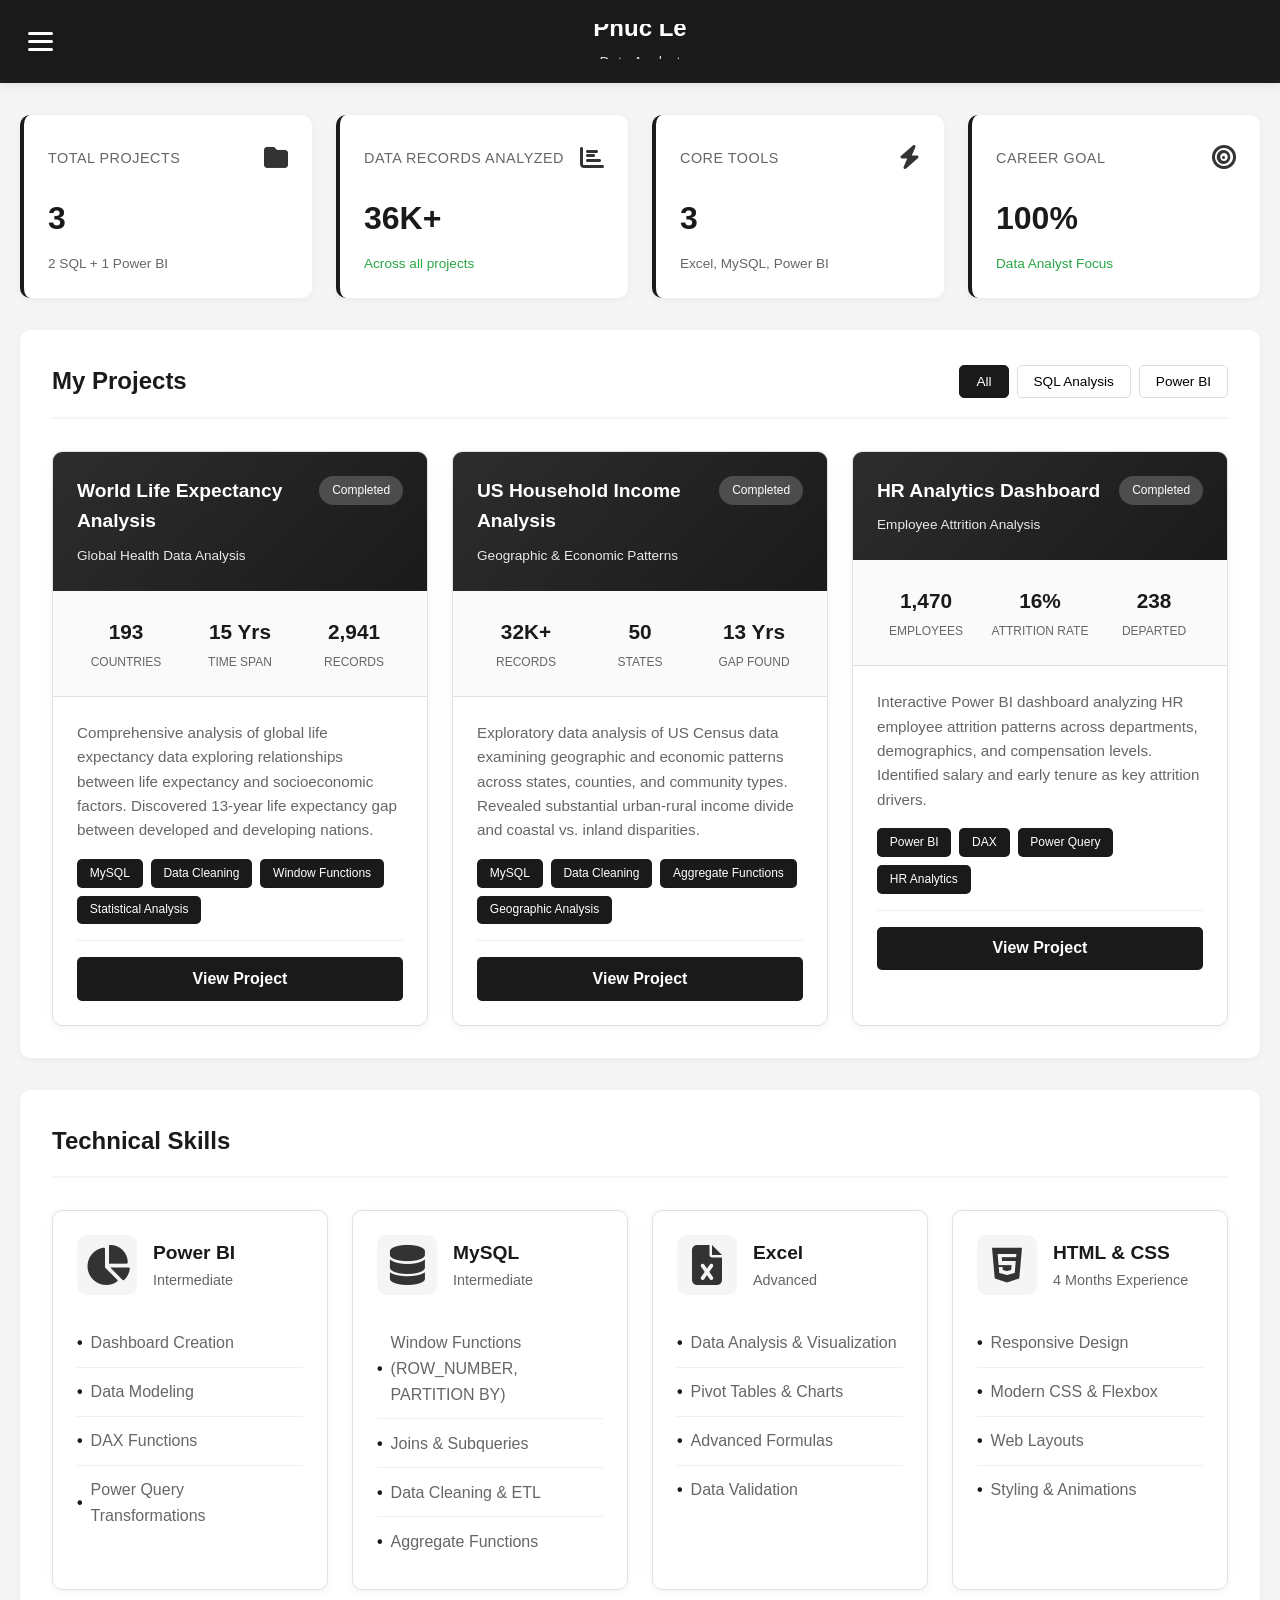
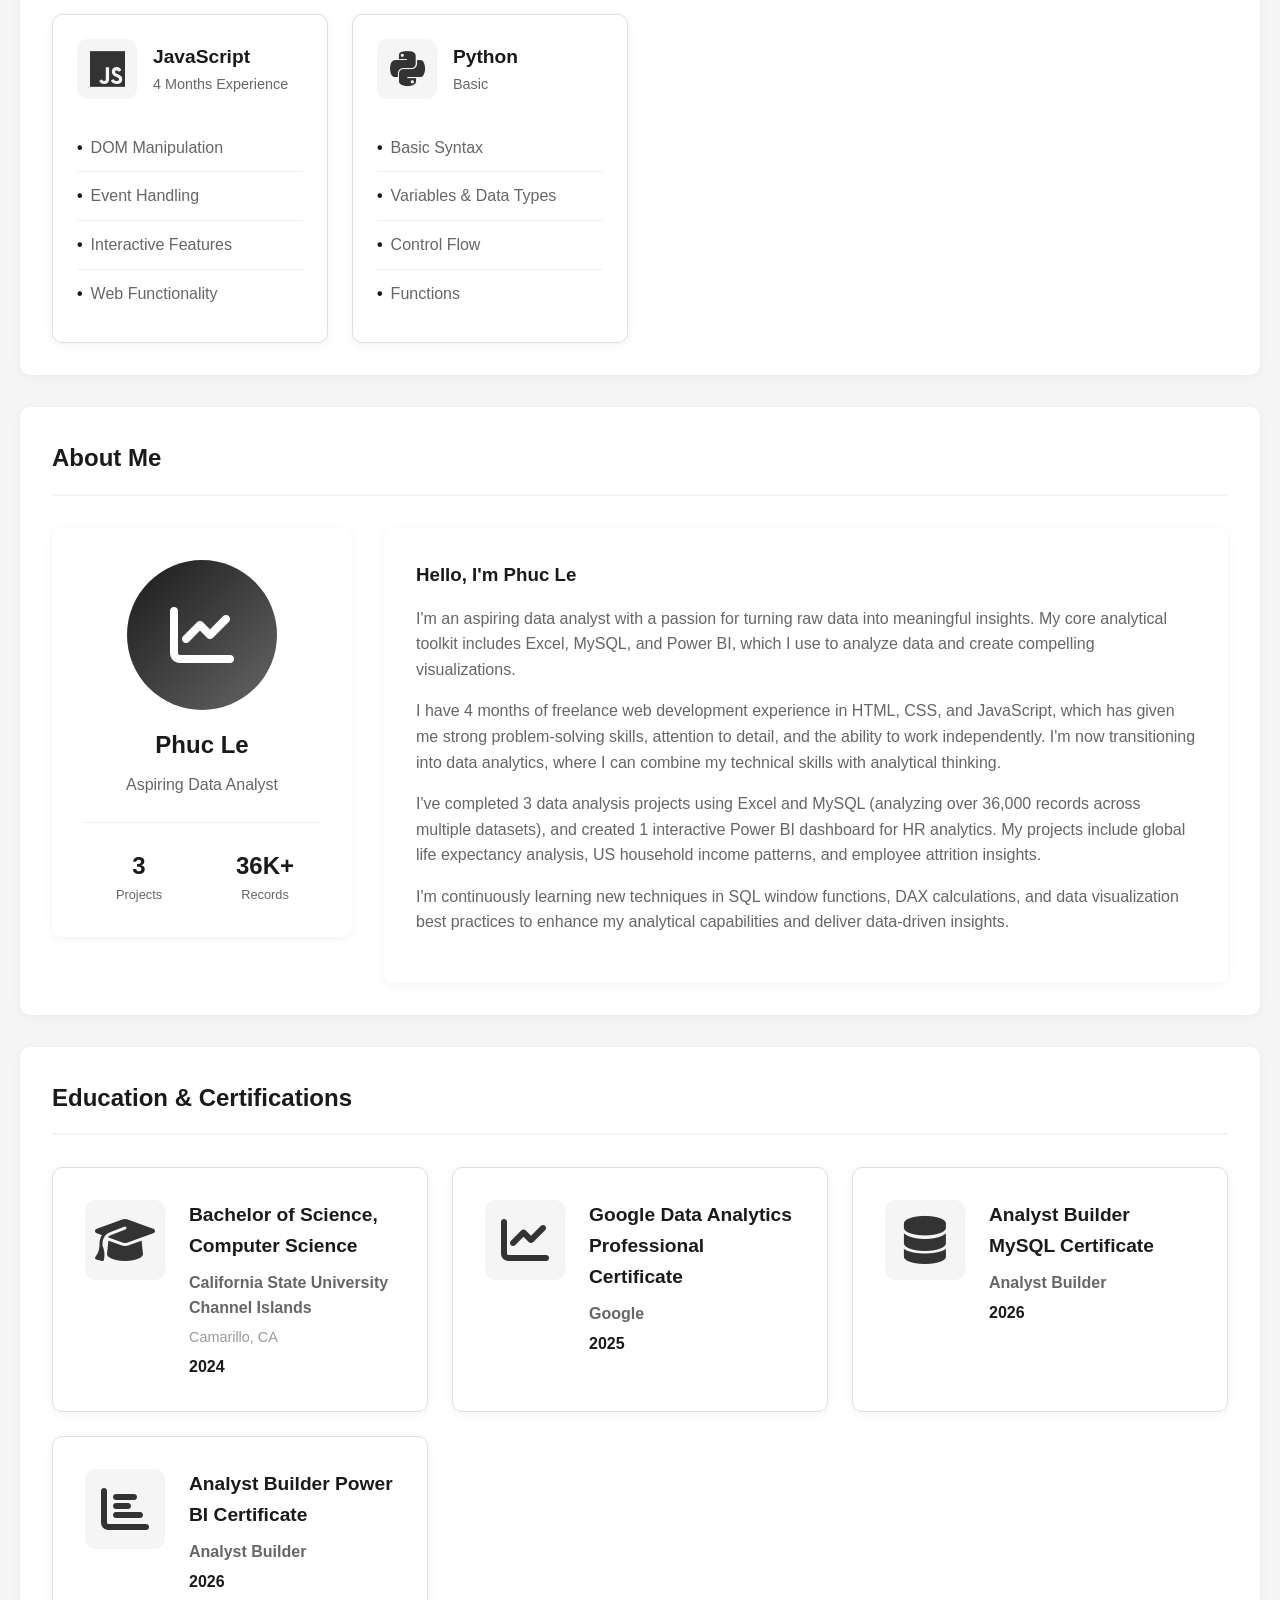
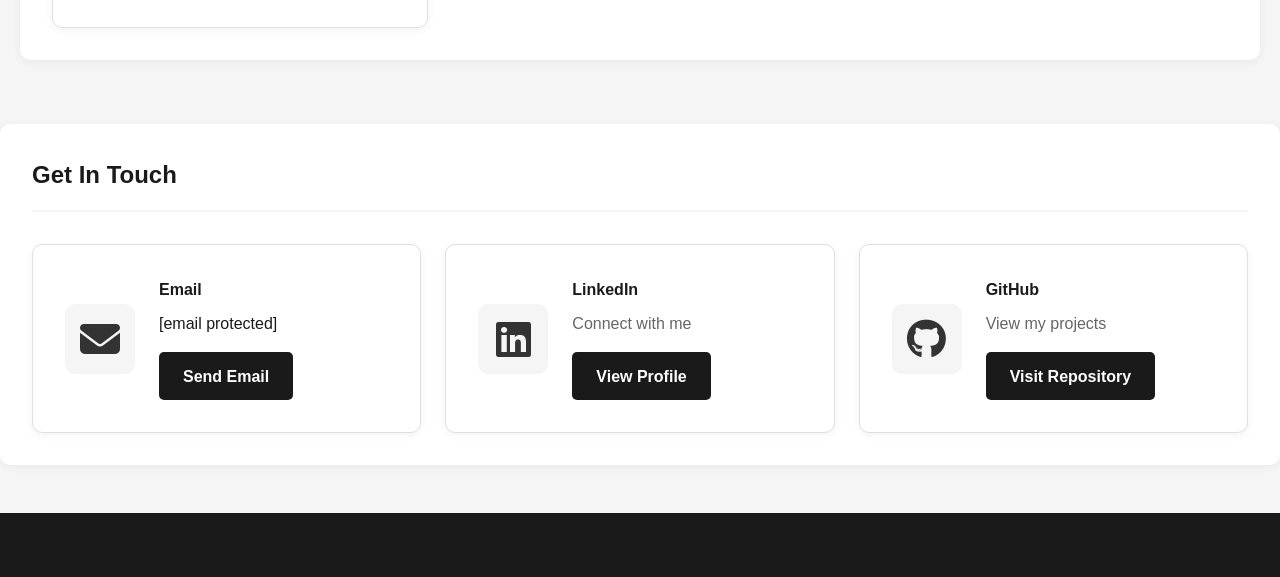
==== commit 70d418f0: "Fix mobile overflow and header" ====
--- a/index.html
+++ b/index.html
@@ -2,6 +2,7 @@
 <html lang="en">
 <head>
     <meta charset="UTF-8">
+    <meta http-equiv="Content-Type" content="text/html; charset=UTF-8">
     <meta name="viewport" content="width=device-width, initial-scale=1.0">
     <title>Phuc Le - Data Analyst Portfolio</title>
     <link rel="stylesheet" href="https://cdnjs.cloudflare.com/ajax/libs/font-awesome/6.4.0/css/all.min.css">
@@ -423,8 +424,8 @@
                             <div class="contact-icon"><i class="fas fa-envelope"></i></div>
                             <div class="contact-info">
                                 <h4>Email</h4>
-                                <p>le.luke06@gmail.com</p>
-                                <a href="mailto:le.luke06@gmail.com" class="contact-button">Send Email</a>
+                                <p><a href="/cdn-cgi/l/email-protection" class="__cf_email__" data-cfemail="c4a8a1eaa8b1afa1f4f284a3a9a5ada8eaa7aba9">[email&#160;protected]</a></p>
+                                <a href="/cdn-cgi/l/email-protection#0b676e25677e606e3b3d4b6c666a626725686466" class="contact-button">Send Email</a>
                             </div>
                         </div>
 
@@ -466,11 +467,4 @@
 
     <!-- Footer -->
     <footer>
-        <div class="container">
-            <p>&copy; 2025 Phuc Le. All rights reserved.</p>
-        </div>
-    </footer>
-
-    <script src="script.js"></script>
-</body>
-</html>+        <div
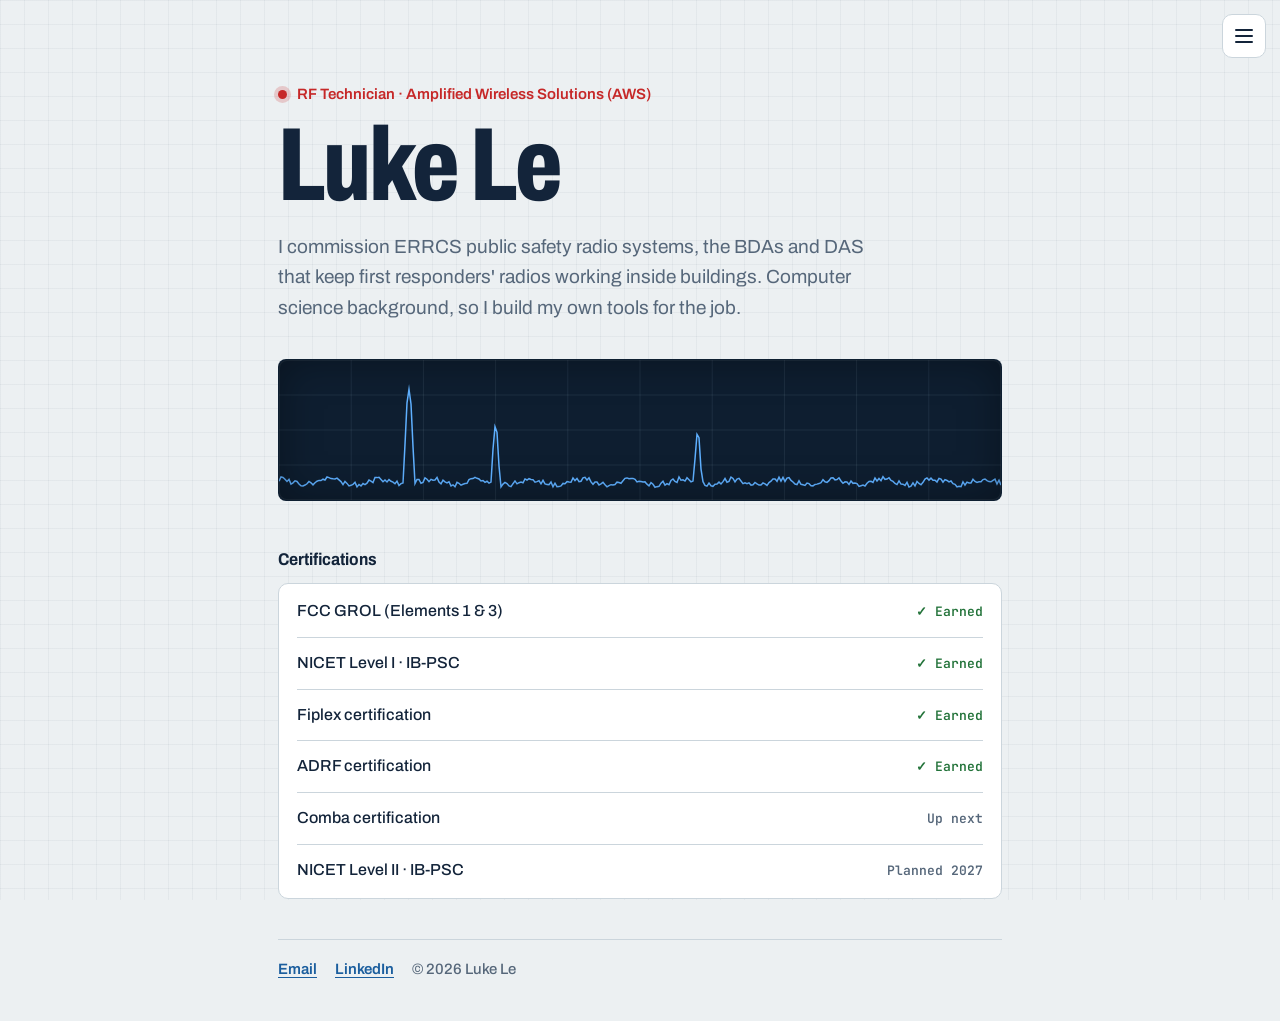
==== commit 8899440c: "Replace analyst portfolio with RF tech site and BDA tools Co-Authored-By: Claude Opus 5.5 <noreply@a" ====
--- a/index.html
+++ b/index.html
@@ -1,470 +1,201 @@
-<!DOCTYPE html>
+<!doctype html>
 <html lang="en">
 <head>
-    <meta charset="UTF-8">
-    <meta http-equiv="Content-Type" content="text/html; charset=UTF-8">
-    <meta name="viewport" content="width=device-width, initial-scale=1.0">
-    <title>Phuc Le - Data Analyst Portfolio</title>
-    <link rel="stylesheet" href="https://cdnjs.cloudflare.com/ajax/libs/font-awesome/6.4.0/css/all.min.css">
-    <link rel="stylesheet" href="styles.css">
+<meta charset="utf-8">
+<meta name="viewport" content="width=device-width, initial-scale=1, viewport-fit=cover">
+<title>Luke Le · RF Technician</title>
+<meta name="description" content="Phuc (Luke) Le, RF technician commissioning public safety ERRCS / BDA systems.">
+<link rel="preconnect" href="https://fonts.googleapis.com">
+<link rel="preconnect" href="https://fonts.gstatic.com" crossorigin>
+<link rel="stylesheet" href="https://fonts.googleapis.com/css2?family=Barlow+Condensed:wght@700&family=IBM+Plex+Sans:wght@400;600&family=IBM+Plex+Mono:wght@500&display=swap">
+<style>
+:root{
+  --bg:#f3f5f6; --ink:#151b20; --muted:#5f6d77; --line:#d6dde1;
+  --signal:#d0601a; --link:#1f6fb8; --ok:#2e7a33;
+  --display:"Barlow Condensed","Arial Narrow",sans-serif;
+  --body:"IBM Plex Sans",system-ui,-apple-system,"Segoe UI",sans-serif;
+  --mono:"IBM Plex Mono",ui-monospace,Menlo,monospace;
+}
+@media (prefers-color-scheme: dark){:root{
+  --bg:#0f1316; --ink:#e7ecef; --muted:#97a5ae; --line:#29333a;
+  --signal:#f08a46; --link:#6fb1f0; --ok:#76c47a; color-scheme:dark}}
+*{box-sizing:border-box}
+body{margin:0;background:var(--bg);color:var(--ink);font-family:var(--body);font-size:16px;line-height:1.55}
+a{color:var(--link)}
+.wrap{max-width:760px;margin:0 auto;padding:56px max(18px,env(safe-area-inset-left,0px)) 40px}
+.kicker{font:500 12px var(--mono);letter-spacing:.12em;text-transform:uppercase;color:var(--signal)}
+h1{font:700 clamp(46px,9vw,72px)/0.95 var(--display);margin:8px 0 12px}
+.lede{font-size:18px;color:var(--muted);margin:0;max-width:56ch}
+.scope{margin:30px 0 44px;background:#0d1217;border-radius:10px;overflow:hidden}
+.scope canvas{display:block;width:100%;height:120px}
+h2{font:500 12px var(--mono);letter-spacing:.12em;text-transform:uppercase;color:var(--muted);margin:0 0 12px}
+.block{margin-bottom:40px}
+ul.certs{list-style:none;margin:0;padding:0;border-top:1px solid var(--line)}
+ul.certs li{display:flex;justify-content:space-between;gap:12px;padding:10px 0;border-bottom:1px solid var(--line)}
+ul.certs .s{font:500 13px var(--mono);color:var(--muted);white-space:nowrap}
+ul.certs .s.earned{color:var(--ok)}
+.tool{display:flex;justify-content:space-between;align-items:center;gap:16px;padding:14px 0;border-top:1px solid var(--line);border-bottom:1px solid var(--line);text-decoration:none;color:var(--ink)}
+.tool b{display:block}
+.tool span{color:var(--muted);font-size:15px}
+.tool .go{font-size:22px;color:var(--signal)}
+.tool:hover b{color:var(--link)}
+.top{position:fixed;top:14px;right:max(14px,env(safe-area-inset-right,0px));z-index:10}
+.burger{width:44px;height:44px;border:1px solid var(--line);border-radius:10px;background:var(--bg);color:var(--ink);cursor:pointer;display:grid;place-items:center}
+.burger i,.burger i::before,.burger i::after{display:block;width:18px;height:2px;background:currentColor;border-radius:2px;position:relative;transition:transform .2s,background .2s}
+.burger i::before,.burger i::after{content:"";position:absolute;left:0}
+.burger i::before{top:-6px}.burger i::after{top:6px}
+.burger[aria-expanded="true"] i{background:transparent}
+.burger[aria-expanded="true"] i::before{transform:translateY(6px) rotate(45deg)}
+.burger[aria-expanded="true"] i::after{transform:translateY(-6px) rotate(-45deg)}
+.menu{position:absolute;right:0;top:52px;width:min(300px,calc(100vw - 28px));background:var(--bg);border:1px solid var(--line);border-radius:12px;padding:8px;box-shadow:0 10px 30px rgba(0,0,0,.15);display:none}
+.menu.open{display:block}
+.menu .lbl{font:500 11px var(--mono);letter-spacing:.12em;text-transform:uppercase;color:var(--muted);padding:8px 10px 4px}
+.menu a{display:block;padding:10px;border-radius:8px;text-decoration:none;color:var(--ink)}
+.menu a:hover{background:color-mix(in srgb,var(--line) 50%,transparent)}
+.menu a small{display:block;color:var(--muted);font-size:13px}
+@media (prefers-reduced-motion:reduce){.burger i,.burger i::before,.burger i::after{transition:none}}
+footer{color:var(--muted);font-size:15px;display:flex;gap:18px;flex-wrap:wrap}
+:focus-visible{outline:2px solid var(--link);outline-offset:2px}
+</style>
+<style id="look-refresh">
+@import url('https://fonts.googleapis.com/css2?family=Archivo:wdth,wght@62..125,400..800&family=JetBrains+Mono:wght@500;600;700&display=swap');
+/* ===== Look refresh: riser-drawing blueprint, fire-red callouts. Styling only, no content changes. ===== */
+:root{
+  --bg:#ECF0F2; --card:#FFFFFF; --paper:#FFFFFF; --ink:#13243A; --muted:#56677A; --line:#CBD5DC; --soft:#F3F6F8; --fixed-bg:#F1F4F6;
+  --accent:#C62828; --signal:#C62828; --link:#1B5E9E; --calc:#1B5E9E; --ans:#1B5E9E; --calc-bg:#E8F0F9; --ans-bg:#E8F0F9;
+  --in-bg:#FFF6D6; --in-line:#D4A000; --hook-bg:#EEF2F6;
+  --ok:#23733A; --ok-bg:#E5F3E8; --bad:#B42318; --bad-bg:#FBEAE8; --warn:#8A5A00; --warn-bg:#FDF2D8;
+  --gain:#23733A; --gain-bg:#EAF5EC; --loss:#B42318; --loss-bg:#FBEDEB;
+  --grid:rgba(19,36,58,.045); --panel:#0E1E30;
+  --sans:"Archivo",system-ui,-apple-system,"Segoe UI",sans-serif; --body:var(--sans); --display:var(--sans); --font-ui:var(--sans);
+  --mono:"JetBrains Mono",ui-monospace,Menlo,monospace; --font-num:var(--mono);
+}
+@media (prefers-color-scheme: dark){:root:not([data-theme="light"]){
+  --bg:#0D1823; --card:#132131; --paper:#132131; --ink:#E4EBF1; --muted:#93A4B4; --line:#24364A; --soft:#182A3C; --fixed-bg:#192B3D;
+  --accent:#F0614F; --signal:#F0614F; --link:#79B4F2; --calc:#79B4F2; --ans:#79B4F2; --calc-bg:#16293F; --ans-bg:#16293F;
+  --in-bg:#2A2410; --in-line:#CDA22B; --hook-bg:#172839;
+  --ok:#76C98A; --ok-bg:#15291C; --bad:#F28B7F; --bad-bg:#33191A; --warn:#E6C26B; --warn-bg:#2E2510;
+  --gain:#76C98A; --gain-bg:#16291C; --loss:#F28B7F; --loss-bg:#301B1B;
+  --grid:rgba(140,180,220,.05); color-scheme:dark}}
+:root[data-theme="dark"]{
+  --bg:#0D1823; --card:#132131; --paper:#132131; --ink:#E4EBF1; --muted:#93A4B4; --line:#24364A; --soft:#182A3C; --fixed-bg:#192B3D;
+  --accent:#F0614F; --signal:#F0614F; --link:#79B4F2; --calc:#79B4F2; --ans:#79B4F2; --calc-bg:#16293F; --ans-bg:#16293F;
+  --in-bg:#2A2410; --in-line:#CDA22B; --hook-bg:#172839;
+  --ok:#76C98A; --ok-bg:#15291C; --bad:#F28B7F; --bad-bg:#33191A; --warn:#E6C26B; --warn-bg:#2E2510;
+  --gain:#76C98A; --gain-bg:#16291C; --loss:#F28B7F; --loss-bg:#301B1B; --grid:rgba(140,180,220,.05); color-scheme:dark}
+body{background-color:var(--bg);
+  background-image:linear-gradient(var(--grid) 1px,transparent 1px),linear-gradient(90deg,var(--grid) 1px,transparent 1px);
+  background-size:24px 24px;background-attachment:fixed;-webkit-font-smoothing:antialiased;text-rendering:optimizeLegibility}
+input,select,button{font-family:var(--sans)}
+a{text-underline-offset:3px}
+.burger{background:var(--card)}
+.menu{border-radius:10px;box-shadow:0 18px 40px -12px rgba(13,24,35,.35)}
+.menu .lbl{font:700 12px/1.3 var(--sans);letter-spacing:.01em;text-transform:none;color:var(--accent)}
+.menu a{font-weight:600}
+.menu a small{font-weight:400}
+.menu a[aria-current="page"]{background:var(--soft);box-shadow:inset 3px 0 0 var(--accent)}
+@media print{body{background-image:none}}
+
+.wrap{padding-top:84px}
+.kicker{font:600 15px/1.35 var(--sans);letter-spacing:0;text-transform:none;color:var(--signal);display:flex;align-items:center;gap:10px}
+.kicker::before{content:"";flex:none;width:9px;height:9px;border-radius:50%;background:var(--signal);box-shadow:0 0 0 4px color-mix(in srgb,var(--signal) 20%,transparent)}
+h1{font-family:var(--display);font-weight:800;font-stretch:70%;font-size:clamp(56px,12vw,104px);line-height:.88;letter-spacing:-.02em;margin:16px 0 20px;color:var(--ink)}
+.lede{font-size:19px;line-height:1.6;color:var(--muted);max-width:54ch}
+.scope{margin:36px 0 48px;background:var(--panel);border-radius:8px;border:1px solid color-mix(in srgb,var(--ink) 20%,transparent);position:relative}
+.scope::after{content:"";position:absolute;inset:0;border-radius:8px;box-shadow:inset 0 0 0 1px rgba(255,255,255,.05),inset 0 0 40px rgba(0,0,0,.35);pointer-events:none}
+.scope canvas{height:140px}
+h2{font:700 17px/1.3 var(--sans);font-stretch:90%;letter-spacing:0;text-transform:none;color:var(--ink);margin:0 0 12px}
+ul.certs{background:var(--card);border:1px solid var(--line);border-radius:10px;padding:2px 18px}
+ul.certs li{padding:13px 0;font-weight:500}
+ul.certs li:last-child{border-bottom:0}
+ul.certs .s{font:600 13px var(--mono);color:var(--muted);align-self:center}
+ul.certs .s.earned{color:var(--ok)}
+footer{border-top:1px solid var(--line);padding-top:18px;font-weight:500}
+footer a{font-weight:600}
+</style>
 </head>
 <body>
-    <!-- Dashboard Header -->
-    <header>
-        <div class="container">
-            <div class="header-content">
-                <!-- Hamburger Menu (Always Visible) -->
-                <button class="hamburger-menu" id="hamburgerMenu">
-                    <span></span>
-                    <span></span>
-                    <span></span>
-                </button>
-
-                <!-- Centered Logo -->
-                <a href="#overview" class="logo-center">
-                    <div class="logo-name">Phuc Le</div>
-                    <div class="logo-role">Data Analyst</div>
-                </a>
-
-                <!-- Spacer for balance -->
-                <div class="header-spacer"></div>
-            </div>
-        </div>
-
-        <!-- Slide-out Navigation Menu -->
-        <nav class="slide-menu" id="slideMenu">
-            <div class="slide-menu-header">
-                <h3>Navigation</h3>
-                <button class="menu-close" id="menuClose">&times;</button>
-            </div>
-            <ul class="slide-menu-links">
-                <li><a href="#overview"><i class="fas fa-chart-line"></i> Overview</a></li>
-                <li><a href="#projects"><i class="fas fa-briefcase"></i> Projects</a></li>
-                <li><a href="#skills"><i class="fas fa-tools"></i> Skills</a></li>
-                <li><a href="#about"><i class="fas fa-user"></i> About</a></li>
-                <li><a href="#education"><i class="fas fa-graduation-cap"></i> Education</a></li>
-                <li><a href="#contact"><i class="fas fa-envelope"></i> Contact</a></li>
-            </ul>
-        </nav>
-
-        <!-- Overlay -->
-        <div class="menu-overlay" id="menuOverlay"></div>
-    </header>
-
-    <div class="container">
-        <!-- Main Dashboard Content -->
-        <main class="main-content">
-            <!-- KPI Overview Section -->
-                <section id="overview">
-                    <div class="kpi-section">
-                        <div class="kpi-card">
-                            <div class="kpi-header">
-                                <span class="kpi-title">Total Projects</span>
-                                <span class="kpi-icon"><i class="fas fa-folder"></i></span>
-                            </div>
-                            <div class="kpi-value">3</div>
-                            <div class="kpi-change">2 SQL + 1 Power BI</div>
-                        </div>
-
-                        <div class="kpi-card">
-                            <div class="kpi-header">
-                                <span class="kpi-title">Data Records Analyzed</span>
-                                <span class="kpi-icon"><i class="fas fa-chart-bar"></i></span>
-                            </div>
-                            <div class="kpi-value">36K+</div>
-                            <div class="kpi-change positive">Across all projects</div>
-                        </div>
-
-                        <div class="kpi-card">
-                            <div class="kpi-header">
-                                <span class="kpi-title">Core Tools</span>
-                                <span class="kpi-icon"><i class="fas fa-bolt"></i></span>
-                            </div>
-                            <div class="kpi-value">3</div>
-                            <div class="kpi-change">Excel, MySQL, Power BI</div>
-                        </div>
-
-                        <div class="kpi-card">
-                            <div class="kpi-header">
-                                <span class="kpi-title">Career Goal</span>
-                                <span class="kpi-icon"><i class="fas fa-bullseye"></i></span>
-                            </div>
-                            <div class="kpi-value">100%</div>
-                            <div class="kpi-change positive">Data Analyst Focus</div>
-                        </div>
-                    </div>
-                </section>
-
-                <!-- Projects Dashboard Section -->
-                <section id="projects" class="dashboard-section">
-                    <div class="section-header">
-                        <h2 class="section-title">My Projects</h2>
-                        <div class="filter-buttons">
-                            <button class="filter-btn active" data-filter="all">All</button>
-                            <button class="filter-btn" data-filter="sql">SQL Analysis</button>
-                            <button class="filter-btn" data-filter="powerbi">Power BI</button>
-                        </div>
-                    </div>
-
-                    <div class="projects-grid">
-                        <!-- World Life Expectancy Project -->
-                        <div class="project-widget" data-category="sql">
-                            <div class="project-header">
-                                <div>
-                                    <h3>World Life Expectancy Analysis</h3>
-                                    <p class="project-subtitle">Global Health Data Analysis</p>
-                                </div>
-                                <span class="project-status">Completed</span>
-                            </div>
-                            <div class="project-metrics">
-                                <div class="metrics-row">
-                                    <div class="metric">
-                                        <div class="metric-value">193</div>
-                                        <div class="metric-label">Countries</div>
-                                    </div>
-                                    <div class="metric">
-                                        <div class="metric-value">15 Yrs</div>
-                                        <div class="metric-label">Time Span</div>
-                                    </div>
-                                    <div class="metric">
-                                        <div class="metric-value">2,941</div>
-                                        <div class="metric-label">Records</div>
-                                    </div>
-                                </div>
-                            </div>
-                            <div class="project-body">
-                                <p class="project-description">Comprehensive analysis of global life expectancy data exploring relationships between life expectancy and socioeconomic factors. Discovered 13-year life expectancy gap between developed and developing nations.</p>
-                                <div class="tech-stack">
-                                    <span class="tech-badge">MySQL</span>
-                                    <span class="tech-badge">Data Cleaning</span>
-                                    <span class="tech-badge">Window Functions</span>
-                                    <span class="tech-badge">Statistical Analysis</span>
-                                </div>
-                                <div class="project-actions">
-                                    <button class="view-details-btn primary-btn" data-project="world-life-expectancy">View Project</button>
-                                </div>
-                            </div>
-                        </div>
-
-                        <!-- US Household Income Analysis -->
-                        <div class="project-widget" data-category="sql">
-                            <div class="project-header">
-                                <div>
-                                    <h3>US Household Income Analysis</h3>
-                                    <p class="project-subtitle">Geographic & Economic Patterns</p>
-                                </div>
-                                <span class="project-status">Completed</span>
-                            </div>
-                            <div class="project-metrics">
-                                <div class="metrics-row">
-                                    <div class="metric">
-                                        <div class="metric-value">32K+</div>
-                                        <div class="metric-label">Records</div>
-                                    </div>
-                                    <div class="metric">
-                                        <div class="metric-value">50</div>
-                                        <div class="metric-label">States</div>
-                                    </div>
-                                    <div class="metric">
-                                        <div class="metric-value">13 Yrs</div>
-                                        <div class="metric-label">Gap Found</div>
-                                    </div>
-                                </div>
-                            </div>
-                            <div class="project-body">
-                                <p class="project-description">Exploratory data analysis of US Census data examining geographic and economic patterns across states, counties, and community types. Revealed substantial urban-rural income divide and coastal vs. inland disparities.</p>
-                                <div class="tech-stack">
-                                    <span class="tech-badge">MySQL</span>
-                                    <span class="tech-badge">Data Cleaning</span>
-                                    <span class="tech-badge">Aggregate Functions</span>
-                                    <span class="tech-badge">Geographic Analysis</span>
-                                </div>
-                                <div class="project-actions">
-                                    <button class="view-details-btn primary-btn" data-project="us-household-income">View Project</button>
-                                </div>
-                            </div>
-                        </div>
-
-                        <!-- HR Analytics Dashboard -->
-                        <div class="project-widget" data-category="powerbi">
-                            <div class="project-header">
-                                <div>
-                                    <h3>HR Analytics Dashboard</h3>
-                                    <p class="project-subtitle">Employee Attrition Analysis</p>
-                                </div>
-                                <span class="project-status">Completed</span>
-                            </div>
-                            <div class="project-metrics">
-                                <div class="metrics-row">
-                                    <div class="metric">
-                                        <div class="metric-value">1,470</div>
-                                        <div class="metric-label">Employees</div>
-                                    </div>
-                                    <div class="metric">
-                                        <div class="metric-value">16%</div>
-                                        <div class="metric-label">Attrition Rate</div>
-                                    </div>
-                                    <div class="metric">
-                                        <div class="metric-value">238</div>
-                                        <div class="metric-label">Departed</div>
-                                    </div>
-                                </div>
-                            </div>
-                            <div class="project-body">
-                                <p class="project-description">Interactive Power BI dashboard analyzing HR employee attrition patterns across departments, demographics, and compensation levels. Identified salary and early tenure as key attrition drivers.</p>
-                                <div class="tech-stack">
-                                    <span class="tech-badge">Power BI</span>
-                                    <span class="tech-badge">DAX</span>
-                                    <span class="tech-badge">Power Query</span>
-                                    <span class="tech-badge">HR Analytics</span>
-                                </div>
-                                <div class="project-actions">
-                                    <button class="view-details-btn primary-btn" data-project="hr-analytics">View Project</button>
-                                </div>
-                            </div>
-                        </div>
-                    </div>
-                </section>
-
-                <!-- Skills Dashboard Section -->
-                <section id="skills" class="dashboard-section">
-                    <div class="section-header">
-                        <h2 class="section-title">Technical Skills</h2>
-                    </div>
-
-                    <div class="skills-dashboard">
-                        <!-- Data Analytics Skills -->
-                        <div class="skill-widget">
-                            <div class="skill-widget-header">
-                                <div class="skill-icon-large"><i class="fas fa-chart-pie"></i></div>
-                                <div>
-                                    <h3>Power BI</h3>
-                                    <p class="skill-level">Intermediate</p>
-                                </div>
-                            </div>
-                            <ul class="skill-items">
-                                <li>Dashboard Creation</li>
-                                <li>Data Modeling</li>
-                                <li>DAX Functions</li>
-                                <li>Power Query Transformations</li>
-                            </ul>
-                        </div>
-
-                        <div class="skill-widget">
-                            <div class="skill-widget-header">
-                                <div class="skill-icon-large"><i class="fas fa-database"></i></div>
-                                <div>
-                                    <h3>MySQL</h3>
-                                    <p class="skill-level">Intermediate</p>
-                                </div>
-                            </div>
-                            <ul class="skill-items">
-                                <li>Window Functions (ROW_NUMBER, PARTITION BY)</li>
-                                <li>Joins & Subqueries</li>
-                                <li>Data Cleaning & ETL</li>
-                                <li>Aggregate Functions</li>
-                            </ul>
-                        </div>
-
-                        <div class="skill-widget">
-                            <div class="skill-widget-header">
-                                <div class="skill-icon-large"><i class="fas fa-file-excel"></i></div>
-                                <div>
-                                    <h3>Excel</h3>
-                                    <p class="skill-level">Advanced</p>
-                                </div>
-                            </div>
-                            <ul class="skill-items">
-                                <li>Data Analysis & Visualization</li>
-                                <li>Pivot Tables & Charts</li>
-                                <li>Advanced Formulas</li>
-                                <li>Data Validation</li>
-                            </ul>
-                        </div>
-
-                        <!-- Web Development Skills -->
-                        <div class="skill-widget">
-                            <div class="skill-widget-header">
-                                <div class="skill-icon-large"><i class="fab fa-html5"></i></div>
-                                <div>
-                                    <h3>HTML & CSS</h3>
-                                    <p class="skill-level">4 Months Experience</p>
-                                </div>
-                            </div>
-                            <ul class="skill-items">
-                                <li>Responsive Design</li>
-                                <li>Modern CSS & Flexbox</li>
-                                <li>Web Layouts</li>
-                                <li>Styling & Animations</li>
-                            </ul>
-                        </div>
-
-                        <div class="skill-widget">
-                            <div class="skill-widget-header">
-                                <div class="skill-icon-large"><i class="fab fa-js"></i></div>
-                                <div>
-                                    <h3>JavaScript</h3>
-                                    <p class="skill-level">4 Months Experience</p>
-                                </div>
-                            </div>
-                            <ul class="skill-items">
-                                <li>DOM Manipulation</li>
-                                <li>Event Handling</li>
-                                <li>Interactive Features</li>
-                                <li>Web Functionality</li>
-                            </ul>
-                        </div>
-
-                        <div class="skill-widget">
-                            <div class="skill-widget-header">
-                                <div class="skill-icon-large"><i class="fab fa-python"></i></div>
-                                <div>
-                                    <h3>Python</h3>
-                                    <p class="skill-level">Basic</p>
-                                </div>
-                            </div>
-                            <ul class="skill-items">
-                                <li>Basic Syntax</li>
-                                <li>Variables & Data Types</li>
-                                <li>Control Flow</li>
-                                <li>Functions</li>
-                            </ul>
-                        </div>
-                    </div>
-                </section>
-
-                <!-- About Dashboard Section -->
-                <section id="about" class="dashboard-section">
-                    <div class="section-header">
-                        <h2 class="section-title">About Me</h2>
-                    </div>
-
-                    <div class="about-dashboard">
-                        <div class="profile-card">
-                            <div class="profile-avatar"><i class="fas fa-chart-line"></i></div>
-                            <div class="profile-name">Phuc Le</div>
-                            <div class="profile-role">Aspiring Data Analyst</div>
-                            <div class="profile-stats">
-                                <div class="stat-item">
-                                    <div class="stat-value">3</div>
-                                    <div class="stat-label">Projects</div>
-                                </div>
-                                <div class="stat-item">
-                                    <div class="stat-value">36K+</div>
-                                    <div class="stat-label">Records</div>
-                                </div>
-                            </div>
-                        </div>
-
-                        <div class="about-content-card">
-                            <h3>Hello, I'm Phuc Le</h3>
-                            <p>I'm an aspiring data analyst with a passion for turning raw data into meaningful insights. My core analytical toolkit includes Excel, MySQL, and Power BI, which I use to analyze data and create compelling visualizations.</p>
-                            <p>I have 4 months of freelance web development experience in HTML, CSS, and JavaScript, which has given me strong problem-solving skills, attention to detail, and the ability to work independently. I'm now transitioning into data analytics, where I can combine my technical skills with analytical thinking.</p>
-                            <p>I've completed 3 data analysis projects using Excel and MySQL (analyzing over 36,000 records across multiple datasets), and created 1 interactive Power BI dashboard for HR analytics. My projects include global life expectancy analysis, US household income patterns, and employee attrition insights.</p>
-                            <p>I'm continuously learning new techniques in SQL window functions, DAX calculations, and data visualization best practices to enhance my analytical capabilities and deliver data-driven insights.</p>
-                        </div>
-                    </div>
-                </section>
-
-                <!-- Education & Certifications Section -->
-                <section id="education" class="dashboard-section">
-                    <div class="section-header">
-                        <h2 class="section-title">Education & Certifications</h2>
-                    </div>
-
-                    <div class="education-grid">
-                        <div class="education-card">
-                            <div class="education-icon"><i class="fas fa-graduation-cap"></i></div>
-                            <div class="education-content">
-                                <h3>Bachelor of Science, Computer Science</h3>
-                                <p class="education-institution">California State University Channel Islands</p>
-                                <p class="education-location">Camarillo, CA</p>
-                                <p class="education-year">2024</p>
-                            </div>
-                        </div>
-
-                        <div class="education-card">
-                            <div class="education-icon"><i class="fas fa-chart-line"></i></div>
-                            <div class="education-content">
-                                <h3>Google Data Analytics Professional Certificate</h3>
-                                <p class="education-institution">Google</p>
-                                <p class="education-year">2025</p>
-                            </div>
-                        </div>
-
-                        <div class="education-card">
-                            <div class="education-icon"><i class="fas fa-database"></i></div>
-                            <div class="education-content">
-                                <h3>Analyst Builder MySQL Certificate</h3>
-                                <p class="education-institution">Analyst Builder</p>
-                                <p class="education-year">2026</p>
-                            </div>
-                        </div>
-
-                        <div class="education-card">
-                            <div class="education-icon"><i class="fas fa-chart-bar"></i></div>
-                            <div class="education-content">
-                                <h3>Analyst Builder Power BI Certificate</h3>
-                                <p class="education-institution">Analyst Builder</p>
-                                <p class="education-year">2026</p>
-                            </div>
-                        </div>
-                    </div>
-                    </div>
-                </section>
-
-                <!-- Contact Dashboard Section -->
-                <section id="contact" class="dashboard-section">
-                    <div class="section-header">
-                        <h2 class="section-title">Get In Touch</h2>
-                    </div>
-
-                    <div class="contact-grid">
-                        <div class="contact-card">
-                            <div class="contact-icon"><i class="fas fa-envelope"></i></div>
-                            <div class="contact-info">
-                                <h4>Email</h4>
-                                <p><a href="/cdn-cgi/l/email-protection" class="__cf_email__" data-cfemail="c4a8a1eaa8b1afa1f4f284a3a9a5ada8eaa7aba9">[email&#160;protected]</a></p>
-                                <a href="/cdn-cgi/l/email-protection#0b676e25677e606e3b3d4b6c666a626725686466" class="contact-button">Send Email</a>
-                            </div>
-                        </div>
-
-                        <div class="contact-card">
-                            <div class="contact-icon"><i class="fab fa-linkedin"></i></div>
-                            <div class="contact-info">
-                                <h4>LinkedIn</h4>
-                                <p>Connect with me</p>
-                                <a href="https://www.linkedin.com/in/phuc-le-6145aa375/" class="contact-button" target="_blank">View Profile</a>
-                            </div>
-                        </div>
-
-                        <div class="contact-card">
-                            <div class="contact-icon"><i class="fab fa-github"></i></div>
-                            <div class="contact-info">
-                                <h4>GitHub</h4>
-                                <p>View my projects</p>
-                                <a href="https://github.com/lukele1/Data--Analytics-Portfolio" class="contact-button" target="_blank">Visit Repository</a>
-                            </div>
-                        </div>
-                    </div>
-                </section>
-            </main>
-    </div>
-
-    <!-- Project Modal -->
-    <div id="projectModal" class="project-modal">
-        <div class="modal-content">
-            <span class="modal-close" id="modalClose">&times;</span>
-            <div class="modal-header">
-                <h2 id="modalTitle"></h2>
-                <p id="modalSubtitle"></p>
-            </div>
-            <div class="modal-body" id="modalBody">
-                <!-- Content will be populated by JavaScript -->
-            </div>
-        </div>
-    </div>
-
-    <!-- Footer -->
-    <footer>
-        <div+<div class="top">
+  <button class="burger" id="burger" aria-label="Menu" aria-expanded="false" aria-controls="menu"><i></i></button>
+  <nav class="menu" id="menu">
+    <div class="lbl">BDA Setting Gain</div>
+    <a href="700/">700 MHz<small>Step by step: Anritsu hookups, readings, math</small></a>
+    <a href="800/">800 MHz<small>Step by step: Anritsu hookups, readings, math</small></a>
+    <a href="uhf/">UHF<small>Step by step: Anritsu hookups, readings, math</small></a>
+    <a href="vhf/">VHF<small>Step by step: Anritsu hookups, readings, math</small></a>
+    <div class="lbl">Practice and tools</div>
+    <a href="practice/">Practice sites<small>A random site to work, 20 in all</small></a>
+    <a href="calc/">Link Budget Calculator<small>Just the math, with practice scenarios</small></a>
+    <a href="bda/">Full worksheet (older)<small>Everything on one page, plus simplex</small></a>
+    <!-- add more tools here: <a href="folder/">Name<small>short description</small></a> -->
+  </nav>
+</div>
+<div class="wrap">
+  <div class="kicker">RF Technician · Amplified Wireless Solutions (AWS)</div>
+  <h1>Luke Le</h1>
+  <p class="lede">I commission ERRCS public safety radio systems, the BDAs and DAS that keep first responders' radios working inside buildings. Computer science background, so I build my own tools for the job.</p>
+
+  <div class="scope" aria-hidden="true"><canvas id="scope"></canvas></div>
+
+  <div class="block">
+    <h2>Certifications</h2>
+    <ul class="certs" id="certlist"></ul>
+  </div>
+
+
+  <!-- EDIT: put your real email / LinkedIn here -->
+  <footer>
+    <a href="mailto:le.luke06@gmail.com">Email</a>
+    <a href="https://www.linkedin.com/in/phuc-le-6145aa375/" target="_blank" rel="noopener">LinkedIn</a>
+    <span>© <span id="yr"></span> Luke Le</span>
+  </footer>
+</div>
+
+<script>
+/* ===== EDIT YOUR CERTIFICATIONS HERE =====
+   status: "earned", or any short text like "In progress" or "Planned 2028"  */
+const CERTS = [
+  {name:"FCC GROL (Elements 1 & 3)", status:"earned"},
+  {name:"NICET Level I · IB-PSC",     status:"earned"},
+  {name:"Fiplex certification",       status:"earned"},
+  {name:"ADRF certification",         status:"earned"},
+  {name:"Comba certification",        status:"Up next"},
+  {name:"NICET Level II · IB-PSC",    status:"Planned 2027"},
+];
+document.getElementById('certlist').innerHTML=CERTS.map(c=>{
+  const e=c.status==='earned';
+  return `<li><span>${c.name}</span><span class="s${e?' earned':''}">${e?'✓ Earned':c.status}</span></li>`}).join('');
+const bg=document.getElementById('burger'),mn=document.getElementById('menu');
+function setMenu(o){mn.classList.toggle('open',o);bg.setAttribute('aria-expanded',o)}
+bg.onclick=e=>{e.stopPropagation();setMenu(!mn.classList.contains('open'))};
+document.addEventListener('click',e=>{if(!mn.contains(e.target))setMenu(false)});
+document.addEventListener('keydown',e=>{if(e.key==='Escape')setMenu(false)});
+document.getElementById('yr').textContent=new Date().getFullYear();
+
+/* spectrum trace */
+(function(){
+  const cv=document.getElementById('scope'),ctx=cv.getContext('2d');
+  const reduce=matchMedia('(prefers-reduced-motion: reduce)').matches;
+  const chans=[[.18,-58],[.30,-74],[.44,-66],[.58,-77],[.72,-71],[.85,-80]];
+  let t=0;
+  function size(){const r=cv.getBoundingClientRect();cv.width=r.width*devicePixelRatio;cv.height=r.height*devicePixelRatio}
+  function draw(){
+    const W=cv.width,H=cv.height,d=devicePixelRatio;ctx.clearRect(0,0,W,H);
+    ctx.strokeStyle='rgba(120,150,170,.15)';ctx.lineWidth=1;
+    for(let i=1;i<10;i++){const x=W*i/10;ctx.beginPath();ctx.moveTo(x,0);ctx.lineTo(x,H);ctx.stroke()}
+    for(let i=1;i<4;i++){const y=H*i/4;ctx.beginPath();ctx.moveTo(0,y);ctx.lineTo(W,y);ctx.stroke()}
+    const y=v=>H*((-45-v)/62);
+    ctx.beginPath();ctx.lineWidth=1.5*d;ctx.strokeStyle='#5fb0ff';
+    for(let x=0;x<=W;x+=2*d){
+      const f=x/W;let v=-99+Math.sin(f*90+t*.7)*1.2+(Math.random()-.5)*2.4;
+      for(const [c,p] of chans){if(c===.18||Math.sin(t*.9+c*20)>.55)v=Math.max(v,p-Math.pow((f-c)*900,2))}
+      x?ctx.lineTo(x,y(v)):ctx.moveTo(x,y(v));
+    }
+    ctx.stroke();
+    t+=.05;if(!reduce)requestAnimationFrame(draw);
+  }
+  size();addEventListener('resize',()=>{size();if(reduce)draw()});draw();
+})();
+</script>
+</body>
+</html>
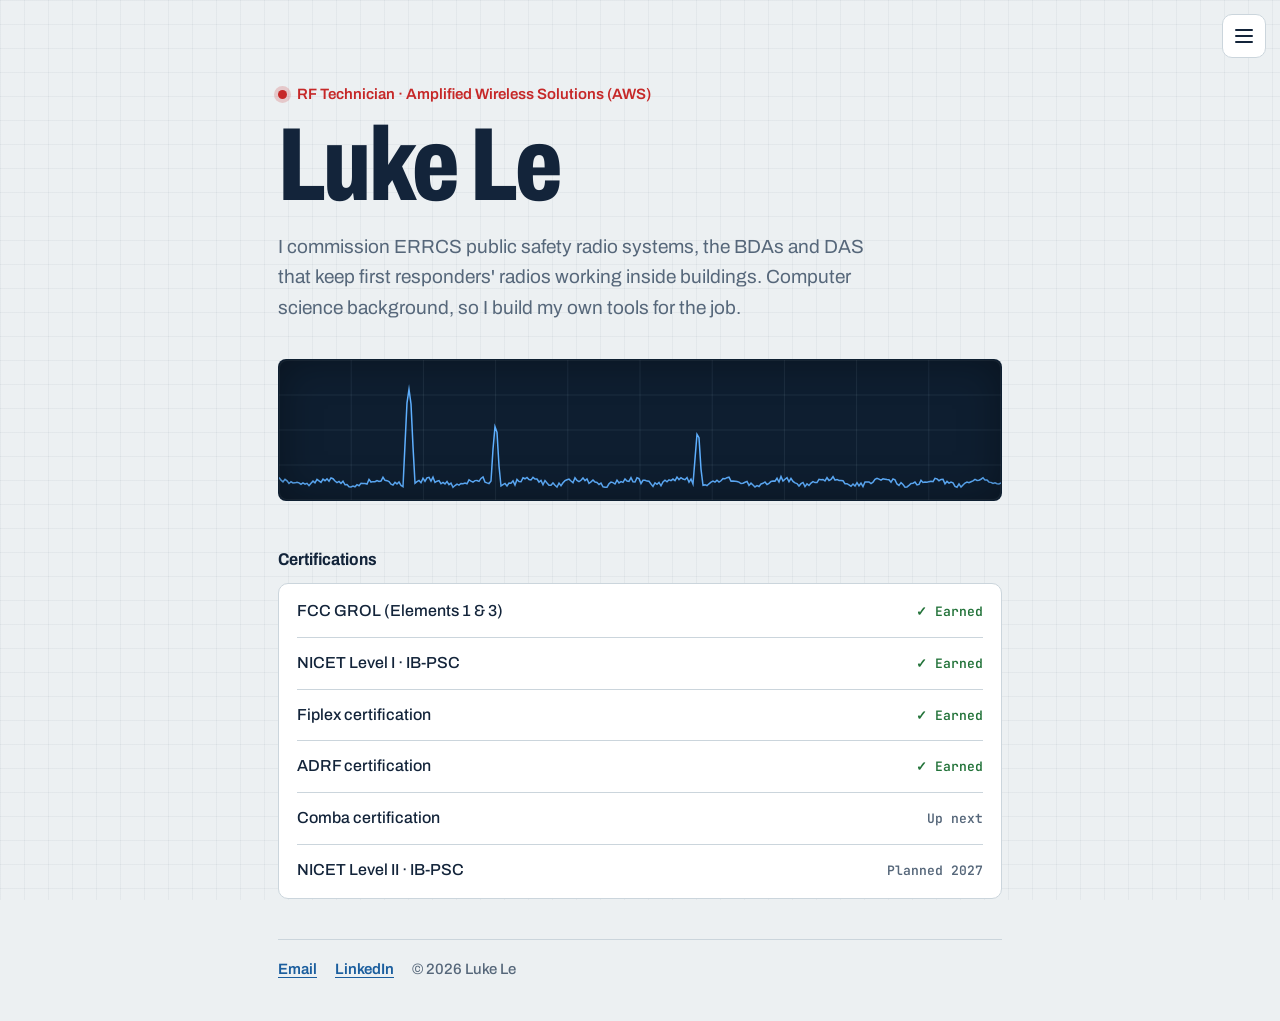
==== commit 93096906: "Hide email address from scrapers, still clickable Co-Authored-By: Claude Opus 5.5 <noreply@anthropic" ====
--- a/index.html
+++ b/index.html
@@ -145,7 +145,7 @@
 
   <!-- EDIT: put your real email / LinkedIn here -->
   <footer>
-    <a href="mailto:le.luke06@gmail.com">Email</a>
+    <a href="#contact" id="em" data-a="moc.liamg" data-b="60ekul.el">Email</a>
     <a href="https://www.linkedin.com/in/phuc-le-6145aa375/" target="_blank" rel="noopener">LinkedIn</a>
     <span>© <span id="yr"></span> Luke Le</span>
   </footer>
@@ -171,6 +171,9 @@
 document.addEventListener('click',e=>{if(!mn.contains(e.target))setMenu(false)});
 document.addEventListener('keydown',e=>{if(e.key==='Escape')setMenu(false)});
 document.getElementById('yr').textContent=new Date().getFullYear();
+/* email is stored backwards and only put together when someone clicks, so scrapers can't read it */
+(function(){const e=document.getElementById('em');if(!e)return;const r=x=>x.split('').reverse().join('');
+e.addEventListener('click',ev=>{ev.preventDefault();location.href='mai'+'lto:'+r(e.dataset.b)+'@'+r(e.dataset.a)});})();
 
 /* spectrum trace */
 (function(){
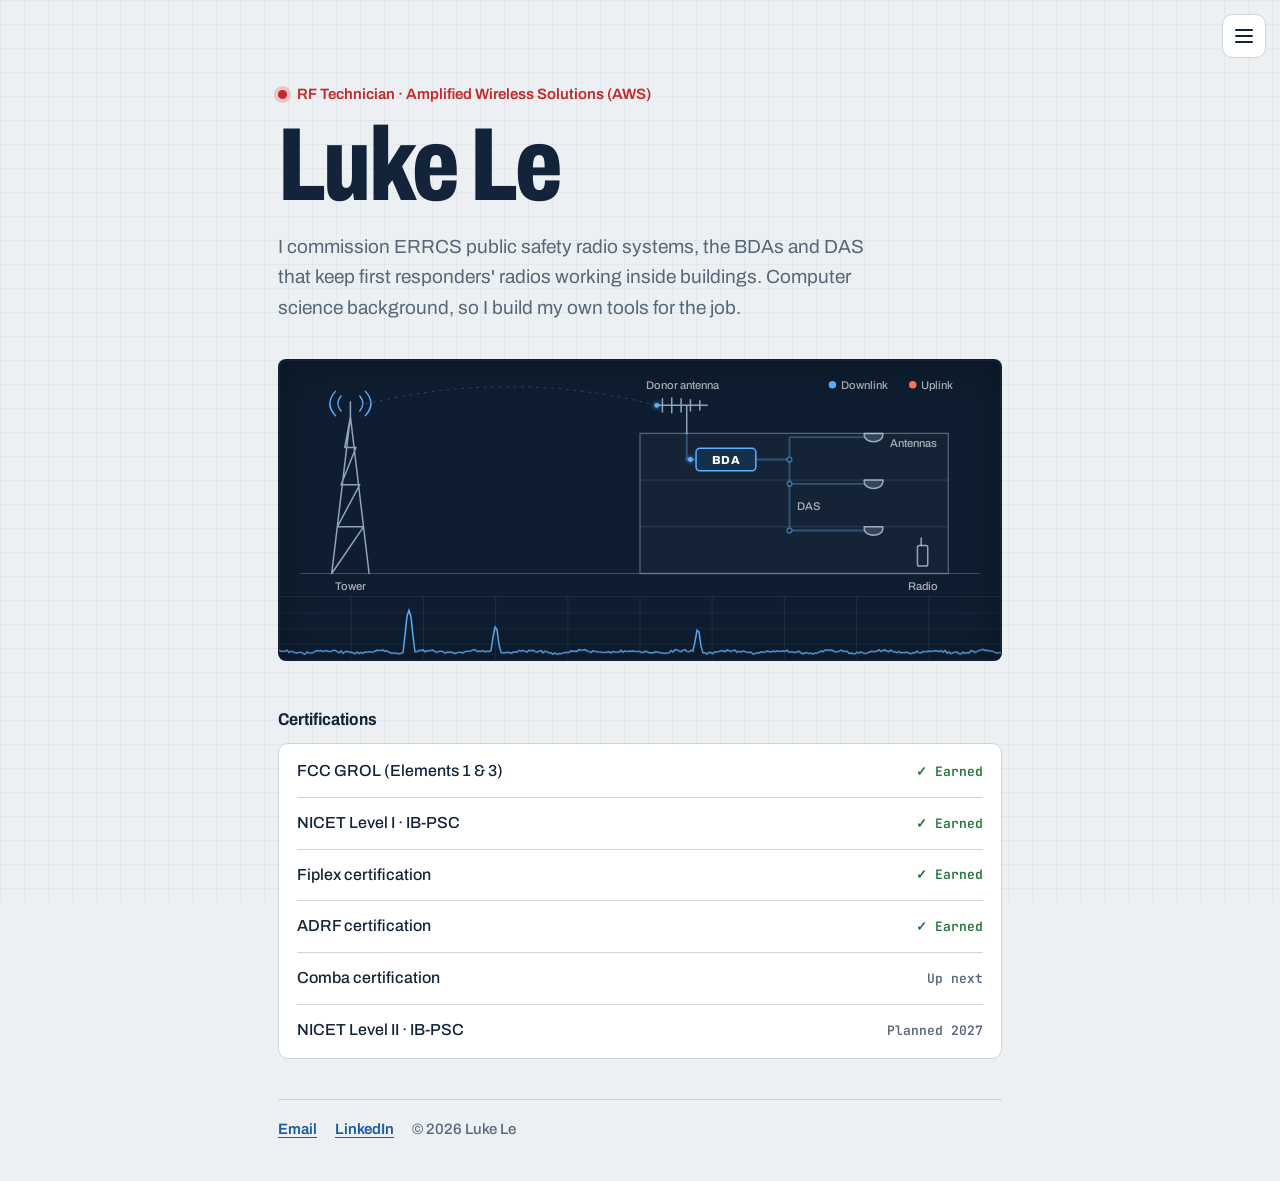
==== commit eddd4003: "Add animated signal path (tower to donor, BDA, DAS, radio) above the spectrum trace Co-Authored-By: " ====
--- a/index.html
+++ b/index.html
@@ -112,6 +112,25 @@
 ul.certs .s.earned{color:var(--ok)}
 footer{border-top:1px solid var(--line);padding-top:18px;font-weight:500}
 footer a{font-weight:600}
+
+.scope .chain{display:block;width:100%;height:auto;padding:8px 6px 0}
+.scope .chain .hw{fill:none;stroke:rgba(200,222,240,.7);stroke-width:1.6;stroke-linejoin:round;stroke-linecap:round}
+.scope .chain path.hw[d*="a10"]{fill:rgba(200,222,240,.18)}
+.scope .chain .ground{stroke:rgba(200,222,240,.25);stroke-width:1.2}
+.scope .chain .bldg{fill:rgba(255,255,255,.025);stroke:rgba(200,222,240,.35);stroke-width:1.4}
+.scope .chain .floor{stroke:rgba(200,222,240,.16);stroke-width:1}
+.scope .chain .cable{fill:none;stroke:rgba(95,176,255,.35);stroke-width:2}
+.scope .chain .node{fill:#0E1E30;stroke:rgba(95,176,255,.6);stroke-width:1.4}
+.scope .chain .air{fill:none;stroke:rgba(200,222,240,.18);stroke-width:1.2;stroke-dasharray:3 5}
+.scope .chain .arcs{fill:none;stroke:#5fb0ff;stroke-width:1.5;stroke-linecap:round;animation:arcs 2s ease-in-out infinite}
+.scope .chain .bda{fill:#13304d;stroke:#5fb0ff;stroke-width:1.6;animation:bda 2s ease-in-out infinite}
+.scope .chain .lbl text{font:500 12px var(--sans);fill:rgba(228,235,241,.72)}
+.scope .chain .lbl text.b{font-weight:800;font-size:12.5px;fill:#fff;letter-spacing:.04em}
+@keyframes arcs{0%,100%{opacity:.25}50%{opacity:1}}
+@keyframes bda{0%,100%{filter:none}50%{filter:drop-shadow(0 0 6px rgba(95,176,255,.7))}}
+.scope canvas{height:64px;border-top:1px solid rgba(200,222,240,.08)}
+@media (max-width:560px){.scope .chain .lbl text{font-size:17px}.scope .chain .lbl text.b{font-size:16px}}
+@media (prefers-reduced-motion:reduce){.scope .chain .arcs,.scope .chain .bda{animation:none}}
 </style>
 </head>
 <body>
@@ -135,7 +154,34 @@
   <h1>Luke Le</h1>
   <p class="lede">I commission ERRCS public safety radio systems, the BDAs and DAS that keep first responders' radios working inside buildings. Computer science background, so I build my own tools for the job.</p>
 
-  <div class="scope" aria-hidden="true"><canvas id="scope"></canvas></div>
+  <div class="scope"><svg class="chain" viewBox="0 0 760 244" role="img" aria-label="How a BDA works: the tower's signal is picked up by the donor antenna on the roof, boosted by the BDA, carried through the DAS to antennas on every floor, and heard by the radio inside. The radio's uplink goes back the same way to the tower.">
+<defs><filter id="glow" x="-100%" y="-100%" width="300%" height="300%"><feGaussianBlur stdDeviation="2.2" result="b"/><feMerge><feMergeNode in="b"/><feMergeNode in="SourceGraphic"/></feMerge></filter><path id="pAir" d="M80,40 Q240,0 398,40"/><path id="pDon" d="M430,42 L430,98 L440,98"/><path id="pT" d="M504,98 L540,98 L540,74 L620,74"/><path id="pM" d="M504,98 L540,98 L540,124 L620,124"/><path id="pB" d="M504,98 L540,98 L540,174 L620,174"/><path id="pRad" d="M632,184 Q660,180 681,186"/><path id="rRad" d="M681,186 Q660,180 632,184"/><path id="rB" d="M620,174 L540,174 L540,98 L504,98"/><path id="rDon" d="M440,98 L430,98 L430,42"/><path id="rAir" d="M398,40 Q240,0 80,40"/></defs>
+<g class="lines">
+<line x1="16" y1="220" x2="744" y2="220" class="ground"/>
+<path d="M50,220 L70,52 L90,220 M56,170 L84,170 M60,125 L80,125 M64,85 L76,85 M50,220 L84,170 L56,170 L80,125 L60,125 L76,85 L64,85 L70,52 M70,52 L70,36" class="hw"/>
+<path d="M80,30 q7,8 0,16 M86,25 q12,13 0,26 M60,30 q-7,8 0,16 M54,25 q-12,13 0,26" class="arcs"/>
+<rect x="380" y="70" width="330" height="150" class="bldg"/>
+<line x1="380" y1="120" x2="710" y2="120" class="floor"/><line x1="380" y1="170" x2="710" y2="170" class="floor"/>
+<path d="M398,40 H452 M404,33 V47 M414,32 V48 M424,33 V47 M434,34 V46 M444,35 V45 M430,40 V70" class="hw"/>
+<path d="M430,70 V98 H440" class="cable"/>
+<path d="M504,98 H540 M540,74 V174 M540,74 H620 M540,124 H620 M540,174 H620" class="cable"/>
+<circle cx="540" cy="98" r="2.6" class="node"/><circle cx="540" cy="124" r="2.6" class="node"/><circle cx="540" cy="174" r="2.6" class="node"/>
+<path d="M620,70 h20 v2 a10,7 0 0 1 -20,0 z" class="hw"/><path d="M620,120 h20 v2 a10,7 0 0 1 -20,0 z" class="hw"/><path d="M620,170 h20 v2 a10,7 0 0 1 -20,0 z" class="hw"/>
+<rect x="440" y="86" width="64" height="24" rx="4" class="bda"/>
+<rect x="677" y="190" width="11" height="22" rx="2" class="hw"/><path d="M681,190 V182" class="hw"/>
+</g>
+<path d="M398,40 Q240,0 80,40" class="air"/>
+<circle r="2.6" fill="#5fb0ff" opacity="0" filter="url(#glow)"><animateMotion dur="4s" begin="0s" repeatCount="indefinite" calcMode="linear" keyPoints="0;1;1" keyTimes="0;0.28;1"><mpath href="#pAir"/></animateMotion><animate attributeName="opacity" dur="4s" begin="0s" repeatCount="indefinite" calcMode="discrete" values="1;0" keyTimes="0;0.28"/></circle><circle r="2.6" fill="#5fb0ff" opacity="0" filter="url(#glow)"><animateMotion dur="4s" begin="0s" repeatCount="indefinite" calcMode="linear" keyPoints="0;0;1;1" keyTimes="0;0.28;0.38;1"><mpath href="#pDon"/></animateMotion><animate attributeName="opacity" dur="4s" begin="0s" repeatCount="indefinite" calcMode="discrete" values="0;1;0" keyTimes="0;0.28;0.38"/></circle><circle r="4.4" fill="#5fb0ff" opacity="0" filter="url(#glow)"><animateMotion dur="4s" begin="0s" repeatCount="indefinite" calcMode="linear" keyPoints="0;0;1;1" keyTimes="0;0.38;0.62;1"><mpath href="#pT"/></animateMotion><animate attributeName="opacity" dur="4s" begin="0s" repeatCount="indefinite" calcMode="discrete" values="0;1;0" keyTimes="0;0.38;0.62"/></circle><circle r="4.4" fill="#5fb0ff" opacity="0" filter="url(#glow)"><animateMotion dur="4s" begin="0s" repeatCount="indefinite" calcMode="linear" keyPoints="0;0;1;1" keyTimes="0;0.38;0.62;1"><mpath href="#pM"/></animateMotion><animate attributeName="opacity" dur="4s" begin="0s" repeatCount="indefinite" calcMode="discrete" values="0;1;0" keyTimes="0;0.38;0.62"/></circle><circle r="4.4" fill="#5fb0ff" opacity="0" filter="url(#glow)"><animateMotion dur="4s" begin="0s" repeatCount="indefinite" calcMode="linear" keyPoints="0;0;1;1" keyTimes="0;0.38;0.62;1"><mpath href="#pB"/></animateMotion><animate attributeName="opacity" dur="4s" begin="0s" repeatCount="indefinite" calcMode="discrete" values="0;1;0" keyTimes="0;0.38;0.62"/></circle><circle r="4.4" fill="#5fb0ff" opacity="0" filter="url(#glow)"><animateMotion dur="4s" begin="0s" repeatCount="indefinite" calcMode="linear" keyPoints="0;0;1;1" keyTimes="0;0.62;0.74;1"><mpath href="#pRad"/></animateMotion><animate attributeName="opacity" dur="4s" begin="0s" repeatCount="indefinite" calcMode="discrete" values="0;1;0" keyTimes="0;0.62;0.74"/></circle><circle r="2.6" fill="#ff7a59" opacity="0" filter="url(#glow)"><animateMotion dur="4s" begin="2s" repeatCount="indefinite" calcMode="linear" keyPoints="0;1;1" keyTimes="0;0.12;1"><mpath href="#rRad"/></animateMotion><animate attributeName="opacity" dur="4s" begin="2s" repeatCount="indefinite" calcMode="discrete" values="1;0" keyTimes="0;0.12"/></circle><circle r="2.6" fill="#ff7a59" opacity="0" filter="url(#glow)"><animateMotion dur="4s" begin="2s" repeatCount="indefinite" calcMode="linear" keyPoints="0;0;1;1" keyTimes="0;0.12;0.36;1"><mpath href="#rB"/></animateMotion><animate attributeName="opacity" dur="4s" begin="2s" repeatCount="indefinite" calcMode="discrete" values="0;1;0" keyTimes="0;0.12;0.36"/></circle><circle r="4.4" fill="#ff7a59" opacity="0" filter="url(#glow)"><animateMotion dur="4s" begin="2s" repeatCount="indefinite" calcMode="linear" keyPoints="0;0;1;1" keyTimes="0;0.36;0.46;1"><mpath href="#rDon"/></animateMotion><animate attributeName="opacity" dur="4s" begin="2s" repeatCount="indefinite" calcMode="discrete" values="0;1;0" keyTimes="0;0.36;0.46"/></circle><circle r="4.4" fill="#ff7a59" opacity="0" filter="url(#glow)"><animateMotion dur="4s" begin="2s" repeatCount="indefinite" calcMode="linear" keyPoints="0;0;1;1" keyTimes="0;0.46;0.74;1"><mpath href="#rAir"/></animateMotion><animate attributeName="opacity" dur="4s" begin="2s" repeatCount="indefinite" calcMode="discrete" values="0;1;0" keyTimes="0;0.46;0.74"/></circle>
+<g class="lbl">
+<text x="70" y="238" text-anchor="middle">Tower</text>
+<text x="425" y="22" text-anchor="middle">Donor antenna</text>
+<text x="472" y="102.5" text-anchor="middle" class="b">BDA</text>
+<text x="548" y="152">DAS</text>
+<text x="648" y="85">Antennas</text>
+<text x="683" y="238" text-anchor="middle">Radio</text>
+<circle cx="586" cy="18" r="4" fill="#5fb0ff"/><text x="595" y="22">Downlink</text>
+<circle cx="672" cy="18" r="4" fill="#ff7a59"/><text x="681" y="22">Uplink</text>
+</g></svg><canvas id="scope" aria-hidden="true"></canvas></div>
 
   <div class="block">
     <h2>Certifications</h2>
@@ -175,6 +221,8 @@
 (function(){const e=document.getElementById('em');if(!e)return;const r=x=>x.split('').reverse().join('');
 e.addEventListener('click',ev=>{ev.preventDefault();location.href='mai'+'lto:'+r(e.dataset.b)+'@'+r(e.dataset.a)});})();
 
+/* signal path: freeze the moving dots for people who turn off animation */
+(function(){const s=document.querySelector('.scope .chain');if(s&&matchMedia('(prefers-reduced-motion: reduce)').matches){s.pauseAnimations();s.setCurrentTime(1.9)}})();
 /* spectrum trace */
 (function(){
   const cv=document.getElementById('scope'),ctx=cv.getContext('2d');
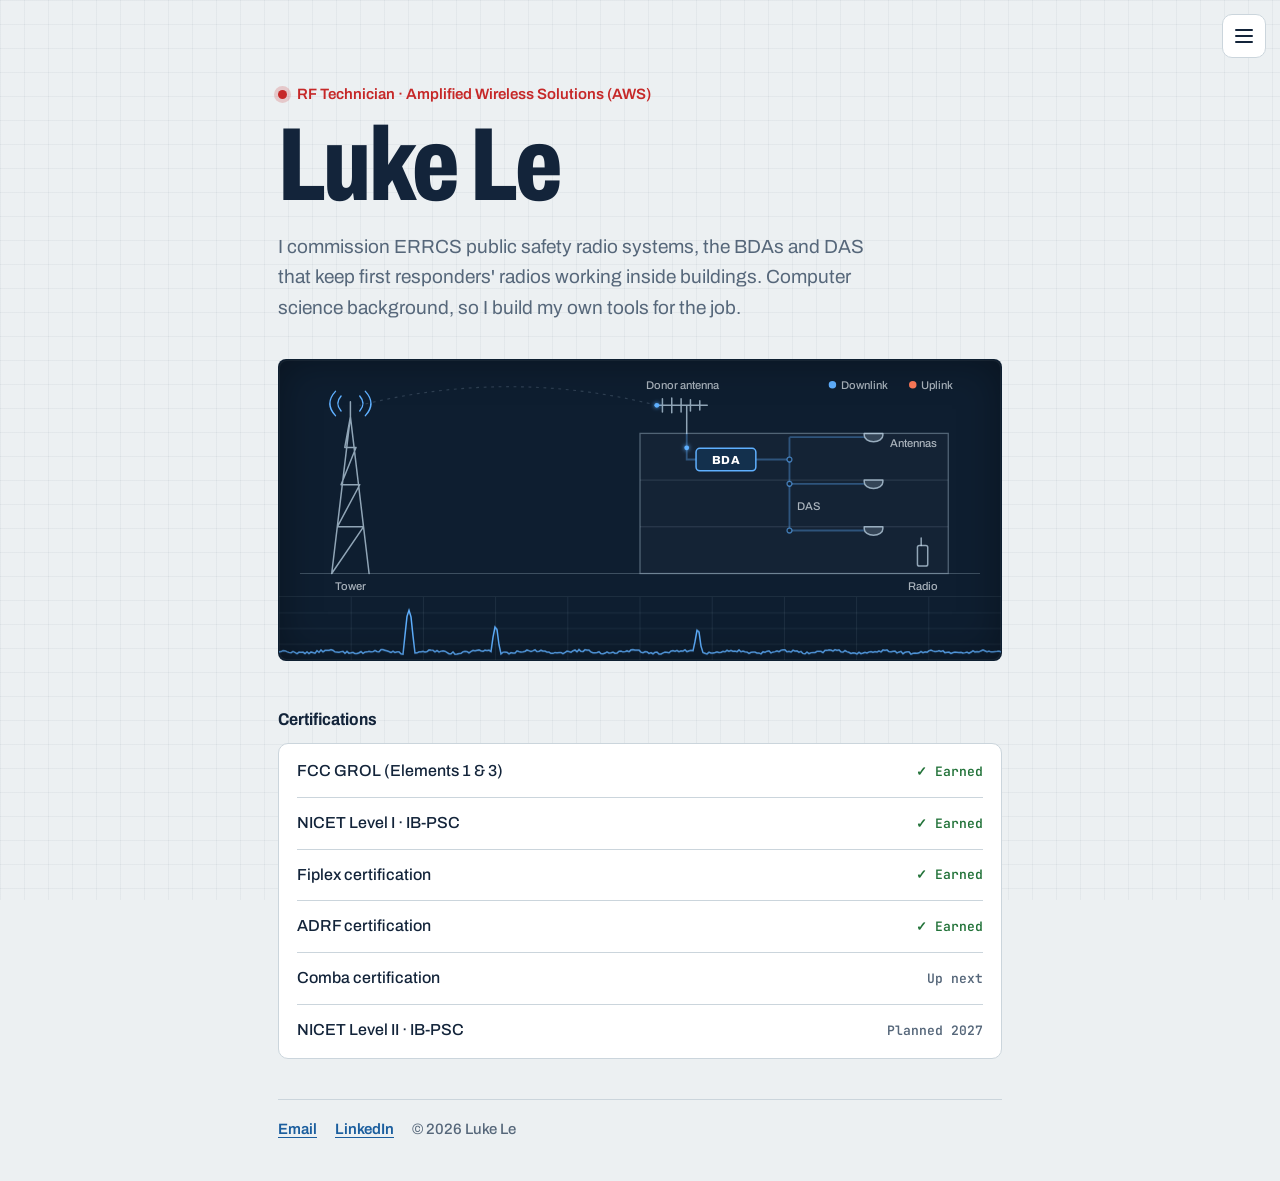
==== commit 6a1c75cc: "Make homepage signal diagram readable on phones Co-Authored-By: Claude Opus 5.5 <noreply@anthropic.c" ====
--- a/index.html
+++ b/index.html
@@ -129,7 +129,10 @@
 @keyframes arcs{0%,100%{opacity:.25}50%{opacity:1}}
 @keyframes bda{0%,100%{filter:none}50%{filter:drop-shadow(0 0 6px rgba(95,176,255,.7))}}
 .scope canvas{height:64px;border-top:1px solid rgba(200,222,240,.08)}
-@media (max-width:560px){.scope .chain .lbl text{font-size:17px}.scope .chain .lbl text.b{font-size:16px}}
+@media (max-width:560px){.scope .chain{padding:4px 0 0}.scope .chain .lbl text{font-size:22px}.scope .chain .lbl text.b{font-size:17px}
+  .scope .chain .lbl circle{r:7px}
+  .scope .chain .lg1{transform:translate(-436px,218px)}.scope .chain .lg2{transform:translate(-372px,218px)}
+  .scope .chain .lbl text[x="648"]{display:none}.scope canvas{height:44px}}
 @media (prefers-reduced-motion:reduce){.scope .chain .arcs,.scope .chain .bda{animation:none}}
 </style>
 </head>
@@ -179,8 +182,8 @@
 <text x="548" y="152">DAS</text>
 <text x="648" y="85">Antennas</text>
 <text x="683" y="238" text-anchor="middle">Radio</text>
-<circle cx="586" cy="18" r="4" fill="#5fb0ff"/><text x="595" y="22">Downlink</text>
-<circle cx="672" cy="18" r="4" fill="#ff7a59"/><text x="681" y="22">Uplink</text>
+<g class="lg1"><circle cx="586" cy="18" r="4" fill="#5fb0ff"/><text x="595" y="22">Downlink</text></g>
+<g class="lg2"><circle cx="672" cy="18" r="4" fill="#ff7a59"/><text x="681" y="22">Uplink</text></g>
 </g></svg><canvas id="scope" aria-hidden="true"></canvas></div>
 
   <div class="block">
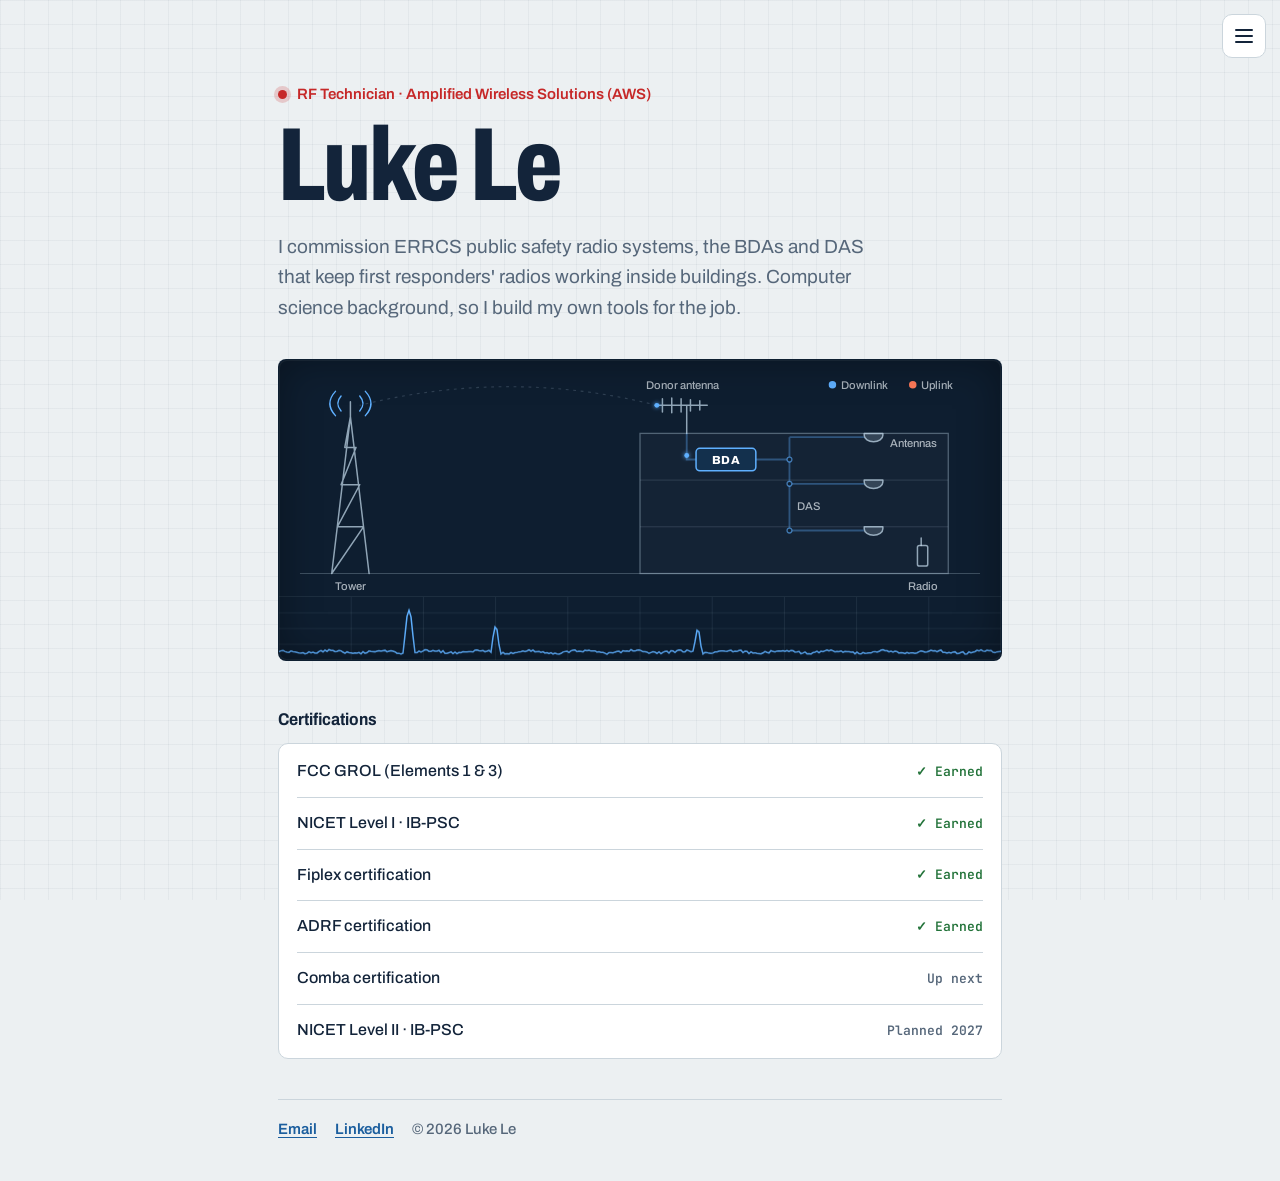
==== commit 0c8727be: "Add 700/800 and UHF/VHF dual-band worksheets, link them in nav Co-Authored-By: Claude Opus 5.5 <nore" ====
--- a/index.html
+++ b/index.html
@@ -145,6 +145,8 @@
     <a href="800/">800 MHz<small>Step by step: Anritsu hookups, readings, math</small></a>
     <a href="uhf/">UHF<small>Step by step: Anritsu hookups, readings, math</small></a>
     <a href="vhf/">VHF<small>Step by step: Anritsu hookups, readings, math</small></a>
+    <a href="700-800/">700/800 together<small>Dual-band BDA: both bands side by side</small></a>
+    <a href="uhf-vhf/">UHF/VHF together<small>Dual-band BDA: both bands side by side</small></a>
     <div class="lbl">Practice and tools</div>
     <a href="practice/">Practice sites<small>A random site to work, 20 in all</small></a>
     <a href="calc/">Link Budget Calculator<small>Just the math, with practice scenarios</small></a>
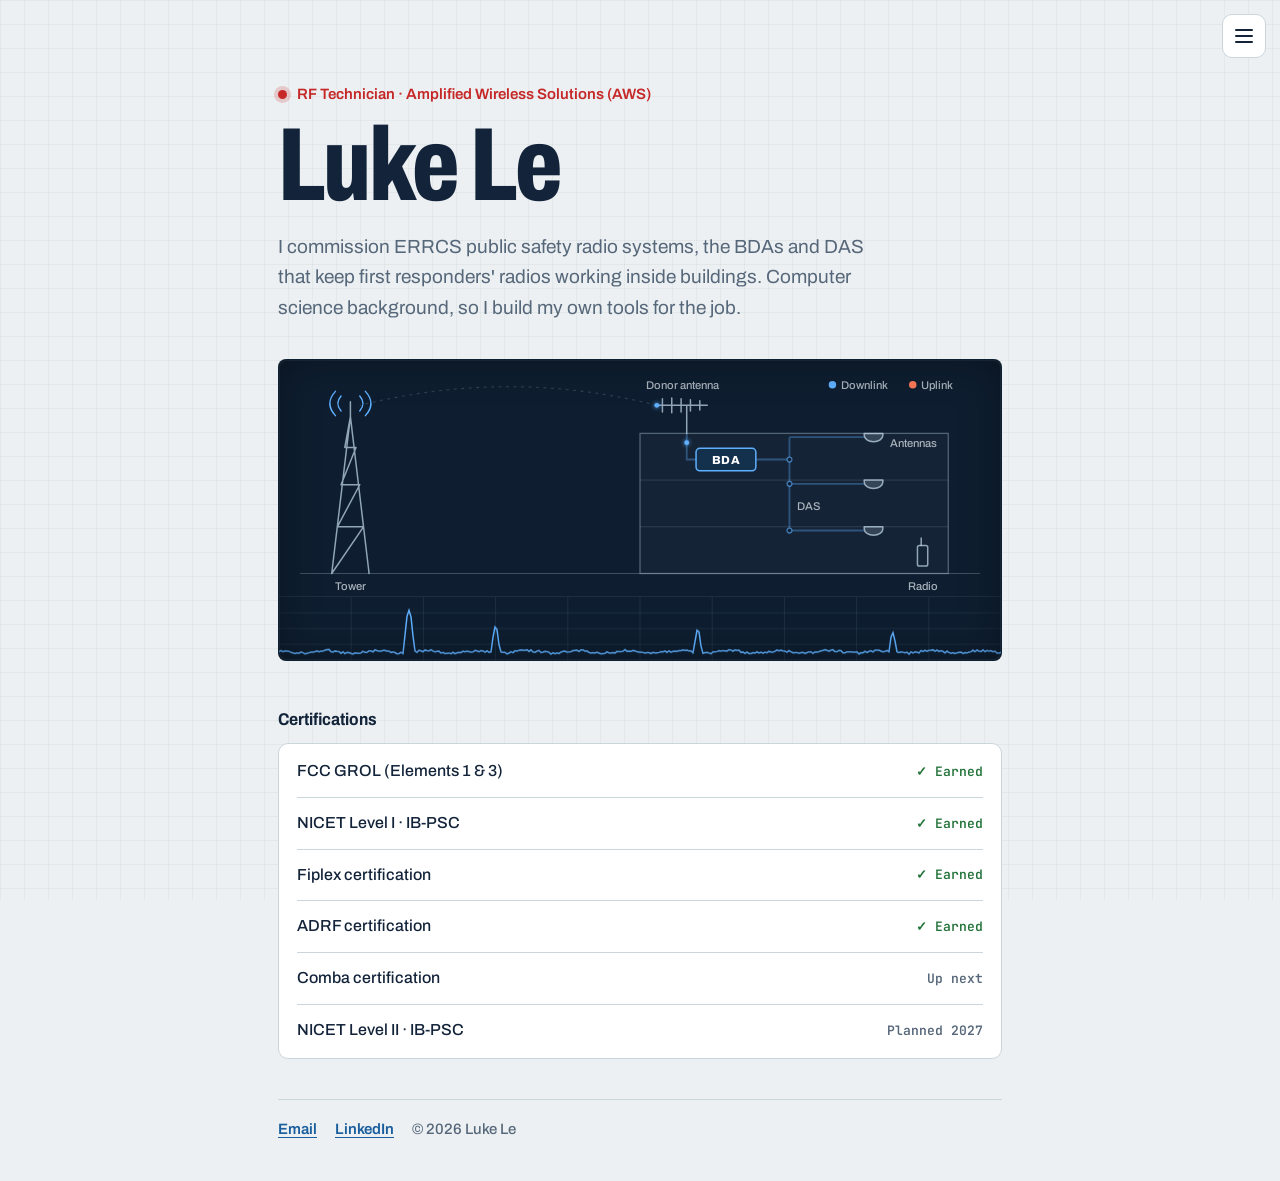
==== commit 192d0942: "New Anritsu step-by-step worksheet: sweep, donor, isolation, antenna verification, output/noise Co-A" ====
--- a/index.html
+++ b/index.html
@@ -148,6 +148,7 @@
     <a href="700-800/">700/800 together<small>Dual-band BDA: both bands side by side</small></a>
     <a href="uhf-vhf/">UHF/VHF together<small>Dual-band BDA: both bands side by side</small></a>
     <div class="lbl">Practice and tools</div>
+    <a href="anritsu/">Anritsu step by step<small>Sweep, donor, isolation, antenna check</small></a>
     <a href="practice/">Practice sites<small>A random site to work, 20 in all</small></a>
     <a href="calc/">Link Budget Calculator<small>Just the math, with practice scenarios</small></a>
     <a href="bda/">Full worksheet (older)<small>Everything on one page, plus simplex</small></a>
